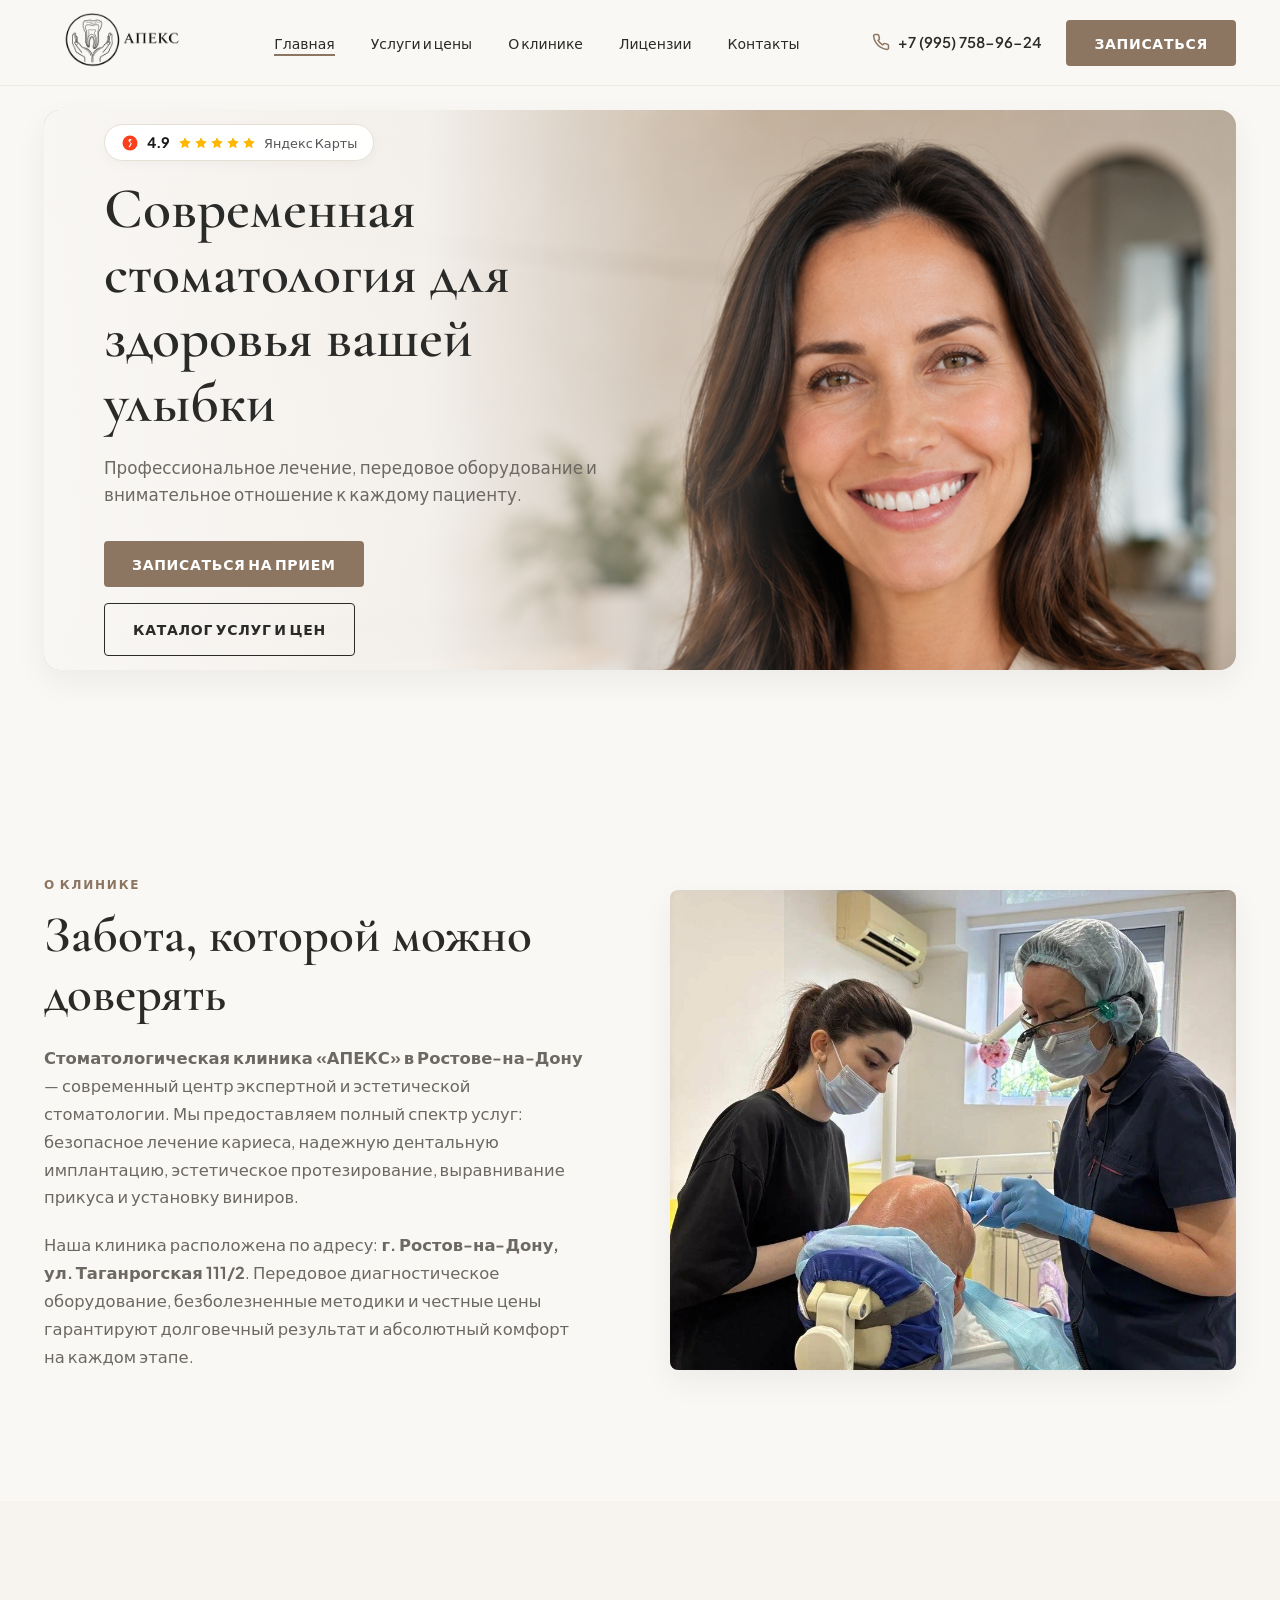
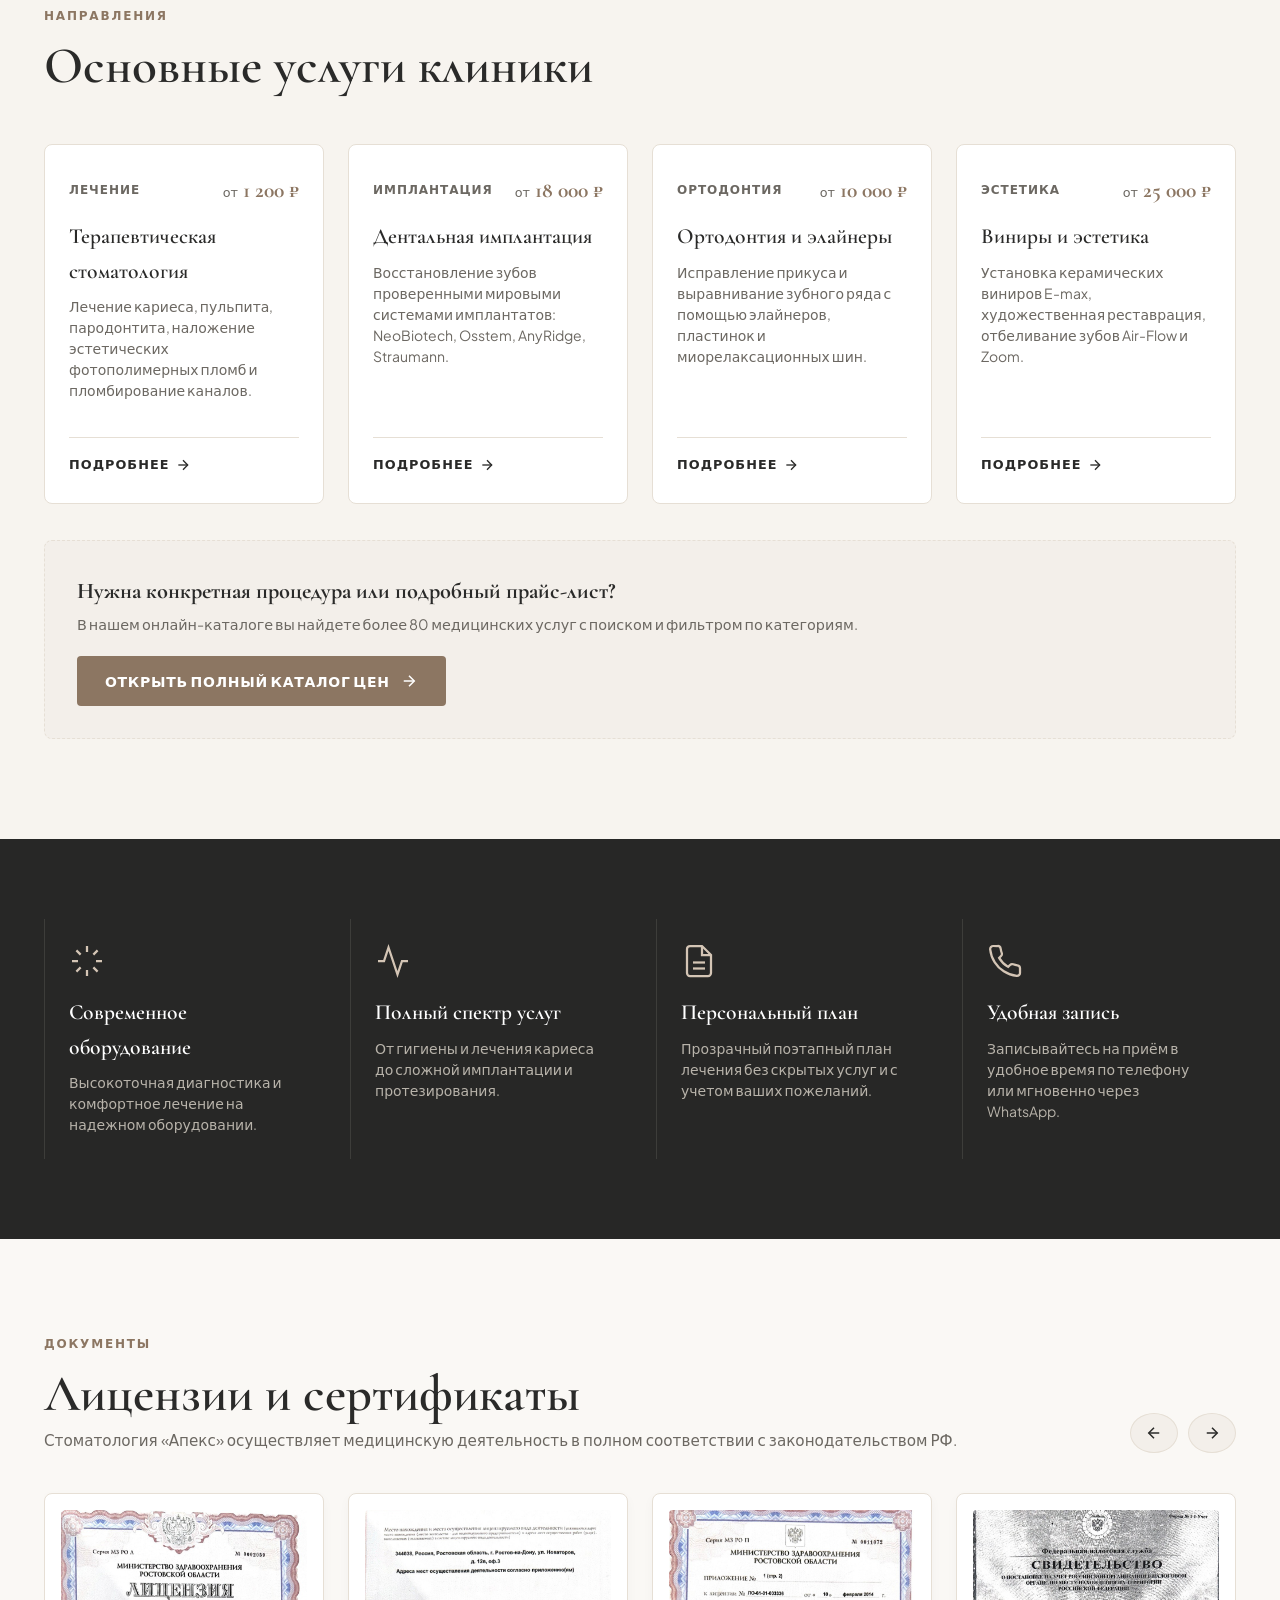
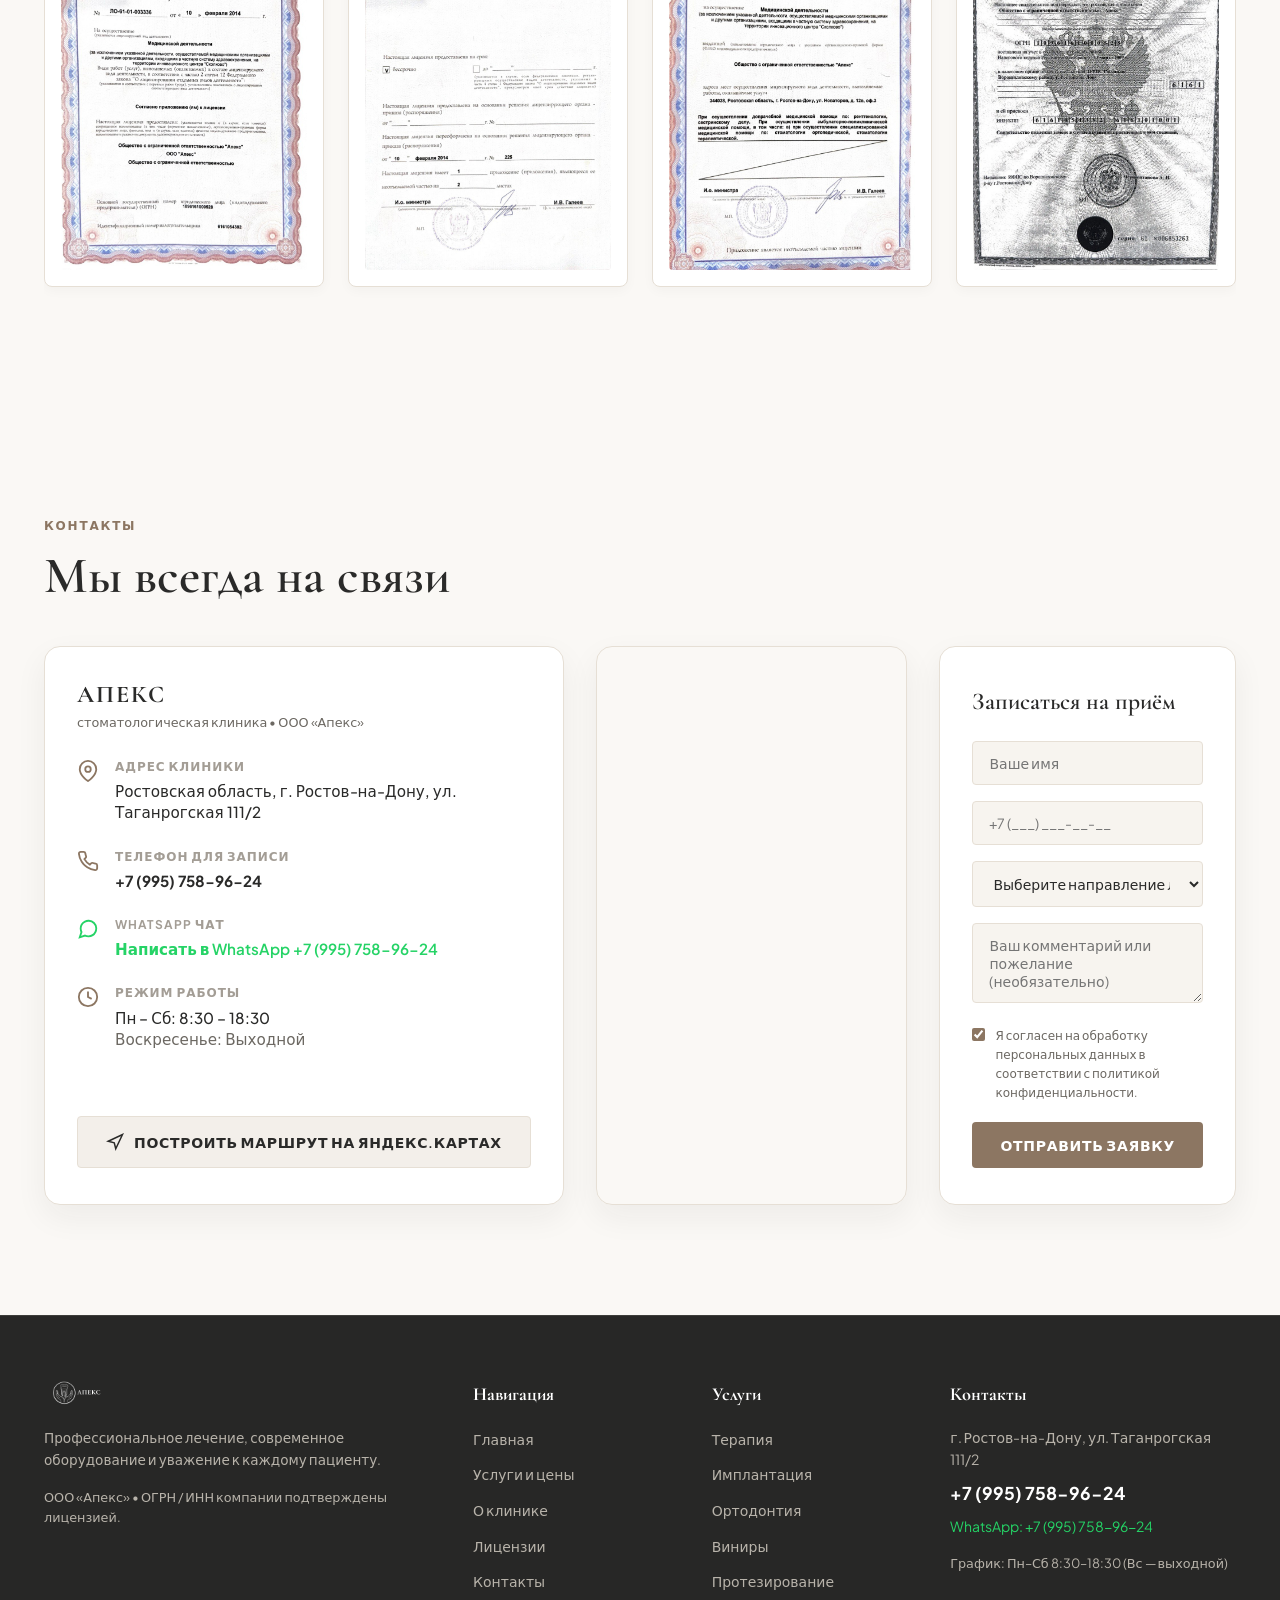
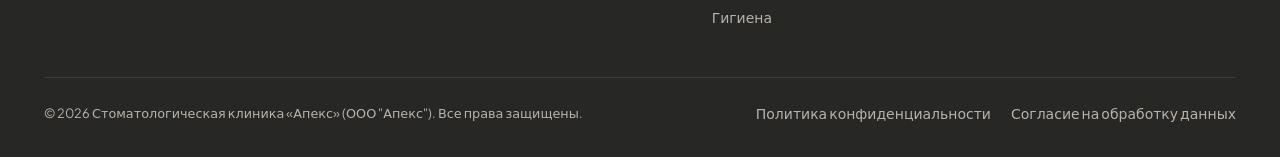
==== index.html @ 4f114887 "Initial commit - Dental clinic APEX website" ====
<!DOCTYPE html>
<html lang="ru">
<head>
  <meta charset="UTF-8">
  <meta name="viewport" content="width=device-width, initial-scale=1.0">
  <title>АПЕКС стоматологическая клиника в Ростове-на-Дону | Лечение, Имплантация, Ортодонтия</title>
  <meta name="description" content="«АПЕКС стоматологическая клиника» в Ростове-на-Дону на ул. Таганрогская 111/2. Профессиональное лечение зубов, имплантация, виниры, элайнеры, гигиена. Запись по тел.: +7 (995) 758-96-24.">
  <meta name="keywords" content="апекс стоматологическая клиника, стоматология ростов на дону, таганрогская 111/2, лечение кариеса, имплантация зубов, виниры, кочур фатима шамильевна">
  
  <link rel="stylesheet" href="css/style.css">
</head>
<body>

  <!-- ================= HEADER ================= -->
  <header class="header">
    <div class="container header-container">
      <a href="#" class="logo">
        <img src="assets/images/logo.png" alt="АПЕКС стоматологическая клиника" class="logo-img">
      </a>

      <nav>
        <ul class="nav-menu">
          <li><a href="#" class="nav-link active">Главная</a></li>
          <li><a href="services.html" class="nav-link">Услуги и цены</a></li>
          <li><a href="#about" class="nav-link">О клинике</a></li>
          <li><a href="#licenses" class="nav-link">Лицензии</a></li>
          <li><a href="#contacts" class="nav-link">Контакты</a></li>
        </ul>
      </nav>

      <div class="header-actions">
        <a href="tel:+79957589624" class="header-phone">
          <svg width="18" height="18" viewBox="0 0 24 24" fill="none" stroke="currentColor" stroke-width="2"><path d="M22 16.92v3a2 2 0 0 1-2.18 2 19.79 19.79 0 0 1-8.63-3.07 19.5 19.5 0 0 1-6-6 19.79 19.79 0 0 1-3.07-8.67A2 2 0 0 1 4.11 2h3a2 2 0 0 1 2 1.72 12.84 12.84 0 0 0 .7 2.81 2 2 0 0 1-.45 2.11L8.09 9.91a16 16 0 0 0 6 6l1.27-1.27a2 2 0 0 1 2.11-.45 12.84 12.84 0 0 0 2.81.7A2 2 0 0 1 22 16.92z"/></svg>
          <span>+7 (995) 758-96-24</span>
        </a>
        <button class="btn btn-primary js-open-appointment">Записаться</button>

        <div class="burger-btn" aria-label="Открыть меню">
          <span class="burger-bar"></span>
          <span class="burger-bar"></span>
          <span class="burger-bar"></span>
        </div>
      </div>
    </div>
  </header>

  <!-- STAGGERED MOBILE MENU OVERLAY & DRAWER -->
  <div class="mobile-menu-overlay" id="staggeredMobileMenu">
    <!-- Staggered Underlay Pre-layers -->
    <div class="sm-prelayer sm-prelayer-1"></div>
    <div class="sm-prelayer sm-prelayer-2"></div>

    <div class="mobile-drawer">
      <div class="mobile-drawer-header">
        <a href="#" class="logo">
          <img src="assets/images/logo.png" alt="АПЕКС стоматологическая клиника" class="logo-img" style="height: 38px;">
        </a>
        <button class="modal-close-btn mobile-drawer-close" aria-label="Закрыть меню">&times;</button>
      </div>

      <div class="sm-panel-inner">
        <ul class="sm-panel-list" data-numbering="true">
          <li class="sm-panel-itemWrap">
            <a href="#" class="sm-panel-item mobile-nav-link" data-index="01">
              <span class="sm-panel-itemLabel">Главная</span>
            </a>
          </li>
          <li class="sm-panel-itemWrap">
            <a href="services.html" class="sm-panel-item mobile-nav-link" data-index="02">
              <span class="sm-panel-itemLabel">Услуги и цены</span>
            </a>
          </li>
          <li class="sm-panel-itemWrap">
            <a href="#about" class="sm-panel-item mobile-nav-link" data-index="03">
              <span class="sm-panel-itemLabel">О клинике</span>
            </a>
          </li>
          <li class="sm-panel-itemWrap">
            <a href="#licenses" class="sm-panel-item mobile-nav-link" data-index="04">
              <span class="sm-panel-itemLabel">Лицензии</span>
            </a>
          </li>
          <li class="sm-panel-itemWrap">
            <a href="#contacts" class="sm-panel-item mobile-nav-link" data-index="05">
              <span class="sm-panel-itemLabel">Контакты</span>
            </a>
          </li>
        </ul>

        <div class="sm-socials">
          <h3 class="sm-socials-title">Связь и запись</h3>
          <ul class="sm-socials-list">
            <li>
              <a href="tel:+79957589624" class="sm-socials-link">
                <svg width="16" height="16" viewBox="0 0 24 24" fill="none" stroke="currentColor" stroke-width="2"><path d="M22 16.92v3a2 2 0 0 1-2.18 2 19.79 19.79 0 0 1-8.63-3.07 19.5 19.5 0 0 1-6-6 19.79 19.79 0 0 1-3.07-8.67A2 2 0 0 1 4.11 2h3a2 2 0 0 1 2 1.72 12.84 12.84 0 0 0 .7 2.81 2 2 0 0 1-.45 2.11L8.09 9.91a16 16 0 0 0 6 6l1.27-1.27a2 2 0 0 1 2.11-.45 12.84 12.84 0 0 0 2.81.7A2 2 0 0 1 22 16.92z"/></svg>
                <span>+7 (995) 758-96-24</span>
              </a>
            </li>
            <li>
              <a href="https://wa.me/79957589624" target="_blank" rel="noopener" class="sm-socials-link" style="color: #25D366;">
                <svg width="16" height="16" viewBox="0 0 24 24" fill="none" stroke="currentColor" stroke-width="2"><path d="M21 11.5a8.38 8.38 0 0 1-.9 3.8 8.5 8.5 0 0 1-7.6 4.7 8.38 8.38 0 0 1-3.8-.9L3 21l1.9-5.7a8.38 8.38 0 0 1-.9-3.8 8.5 8.5 0 0 1 4.7-7.6 8.38 8.38 0 0 1 3.8-.9h.5a8.48 8.48 0 0 1 8 8v.5z"/></svg>
                <span>WhatsApp +7 (995) 758-96-24</span>
              </a>
            </li>
          </ul>
          <p style="font-size: 0.8rem; color: var(--text-muted); margin-bottom: 8px;">г. Ростов-на-Дону, ул. Таганрогская 111/2</p>
          <button class="btn btn-primary js-open-appointment" style="width: 100%; margin-top: 8px;">Записаться на прием</button>
        </div>
      </div>
    </div>
  </div>

  <main>

    <!-- ================= HERO SECTION ================= -->
    <section class="hero">
      <div class="container">
        <div class="hero-banner">
          <picture>
            <source media="(max-width: 768px)" srcset="assets/images/formob.png">
            <img src="assets/images/forhero.png" alt="Стоматологическая клиника АПЕКС" class="hero-img">
          </picture>
          <div class="hero-overlay">
            <div class="hero-content">
              <a href="https://yandex.com/maps/-/CTrMfEM5" target="_blank" rel="noopener" class="yandex-rating-badge">
                <svg width="18" height="18" viewBox="0 0 24 24" fill="none"><circle cx="12" cy="12" r="10" fill="#FC3F1D"/><path d="M13.8 6.5h-1.5c-1.5 0-2.3.8-2.3 2.1 0 1.5 1 2.2 2.2 3.1l.7.5-2.9 5.3h1.8l2.6-4.9-.7-.5c-1.1-.8-1.7-1.3-1.7-2.3 0-.8.5-1.3 1.3-1.3h.5v-2z" fill="#FFF"/></svg>
                <span style="font-weight: 700; font-size: 0.9rem; color: #1A1A1A;">4.9</span>
                <div style="display: flex; gap: 2px; color: #FFB800;">
                  <svg width="14" height="14" viewBox="0 0 24 24" fill="currentColor"><polygon points="12 2 15.09 8.26 22 9.27 17 14.14 18.18 21.02 12 17.77 5.82 21.02 7 14.14 2 9.27 8.91 8.26 12 2"/></svg>
                  <svg width="14" height="14" viewBox="0 0 24 24" fill="currentColor"><polygon points="12 2 15.09 8.26 22 9.27 17 14.14 18.18 21.02 12 17.77 5.82 21.02 7 14.14 2 9.27 8.91 8.26 12 2"/></svg>
                  <svg width="14" height="14" viewBox="0 0 24 24" fill="currentColor"><polygon points="12 2 15.09 8.26 22 9.27 17 14.14 18.18 21.02 12 17.77 5.82 21.02 7 14.14 2 9.27 8.91 8.26 12 2"/></svg>
                  <svg width="14" height="14" viewBox="0 0 24 24" fill="currentColor"><polygon points="12 2 15.09 8.26 22 9.27 17 14.14 18.18 21.02 12 17.77 5.82 21.02 7 14.14 2 9.27 8.91 8.26 12 2"/></svg>
                  <svg width="14" height="14" viewBox="0 0 24 24" fill="currentColor"><polygon points="12 2 15.09 8.26 22 9.27 17 14.14 18.18 21.02 12 17.77 5.82 21.02 7 14.14 2 9.27 8.91 8.26 12 2"/></svg>
                </div>
                <span style="font-size: 0.8rem; color: #555555; font-weight: 500;">Яндекс Карты</span>
              </a>
              <h1 class="hero-title">Современная стоматология для здоровья вашей улыбки</h1>
              <p class="hero-subtitle">Профессиональное лечение, передовое оборудование и внимательное отношение к каждому пациенту.</p>
              <div class="hero-actions">
                <button class="btn btn-primary js-open-appointment">Записаться на прием</button>
                <a href="services.html" class="btn btn-secondary">Каталог услуг и цен</a>
              </div>
            </div>
          </div>
        </div>


      </div>
    </section>

    <!-- ================= ABOUT SECTION ================= -->
    <section class="about-section" id="about">
      <div class="container">
        <div class="about-grid">
          
          <div class="about-text-col">
            <span class="section-tag">О клинике</span>
            <h2 class="section-title">Забота, которой можно доверять</h2>
            <p class="about-p"><strong>Стоматологическая клиника «АПЕКС» в Ростове-на-Дону</strong> — современный центр экспертной и эстетической стоматологии. Мы предоставляем полный спектр услуг: безопасное лечение кариеса, надежную дентальную имплантацию, эстетическое протезирование, выравнивание прикуса и установку виниров.</p>
            <p class="about-p">Наша клиника расположена по адресу: <strong>г. Ростов-на-Дону, ул. Таганрогская 111/2</strong>. Передовое диагностическое оборудование, безболезненные методики и честные цены гарантируют долговечный результат и абсолютный комфорт на каждом этапе.</p>
          </div>

          <div class="about-image-col">
            <div class="about-img-frame">
              <img src="assets/images/bublik.webp" alt="Стоматологическая клиника АПЕКС в Ростове-на-Дону" class="about-img">
            </div>
          </div>

        </div>
      </div>
    </section>

    <!-- ================= SERVICES HIGHLIGHT SECTION ================= -->
    <section class="services-section" id="services">
      <div class="container">
        <div class="section-header-flex">
          <div>
            <span class="section-tag">Направления</span>
            <h2 class="section-title" style="margin-bottom: 0;">Основные услуги клиники</h2>
          </div>
        </div>

        <div class="services-grid">

          <!-- Highlight 1: Therapy -->
          <div class="service-card-textonly">
            <div class="service-card-top">
              <div class="service-card-meta">
                <span class="service-category-badge">Лечение</span>
                <span class="service-price-tag"><span class="service-price-from">от</span> 1 200 ₽</span>
              </div>
              <h3 class="service-name">Терапевтическая стоматология</h3>
              <p class="service-desc">Лечение кариеса, пульпита, пародонтита, наложение эстетических фотополимерных пломб и пломбирование каналов.</p>
            </div>
            <div class="service-foot">
              <a href="services.html?category=therapy" class="service-more-btn">
                <span>Подробнее</span>
                <svg width="16" height="16" viewBox="0 0 24 24" fill="none" stroke="currentColor" stroke-width="2"><line x1="5" y1="12" x2="19" y2="12"/><polyline points="12 5 19 12 12 19"/></svg>
              </a>
            </div>
          </div>

          <!-- Highlight 2: Implantation -->
          <div class="service-card-textonly">
            <div class="service-card-top">
              <div class="service-card-meta">
                <span class="service-category-badge">Имплантация</span>
                <span class="service-price-tag"><span class="service-price-from">от</span> 18 000 ₽</span>
              </div>
              <h3 class="service-name">Дентальная имплантация</h3>
              <p class="service-desc">Восстановление зубов проверенными мировыми системами имплантатов: NeoBiotech, Osstem, AnyRidge, Straumann.</p>
            </div>
            <div class="service-foot">
              <a href="services.html?category=implant" class="service-more-btn">
                <span>Подробнее</span>
                <svg width="16" height="16" viewBox="0 0 24 24" fill="none" stroke="currentColor" stroke-width="2"><line x1="5" y1="12" x2="19" y2="12"/><polyline points="12 5 19 12 12 19"/></svg>
              </a>
            </div>
          </div>

          <!-- Highlight 3: Orthodontics -->
          <div class="service-card-textonly">
            <div class="service-card-top">
              <div class="service-card-meta">
                <span class="service-category-badge">Ортодонтия</span>
                <span class="service-price-tag"><span class="service-price-from">от</span> 10 000 ₽</span>
              </div>
              <h3 class="service-name">Ортодонтия и элайнеры</h3>
              <p class="service-desc">Исправление прикуса и выравнивание зубного ряда с помощью элайнеров, пластинок и миорелаксационных шин.</p>
            </div>
            <div class="service-foot">
              <a href="services.html?category=ortho" class="service-more-btn">
                <span>Подробнее</span>
                <svg width="16" height="16" viewBox="0 0 24 24" fill="none" stroke="currentColor" stroke-width="2"><line x1="5" y1="12" x2="19" y2="12"/><polyline points="12 5 19 12 12 19"/></svg>
              </a>
            </div>
          </div>

          <!-- Highlight 4: Aesthetics & Veneers -->
          <div class="service-card-textonly">
            <div class="service-card-top">
              <div class="service-card-meta">
                <span class="service-category-badge">Эстетика</span>
                <span class="service-price-tag"><span class="service-price-from">от</span> 25 000 ₽</span>
              </div>
              <h3 class="service-name">Виниры и эстетика</h3>
              <p class="service-desc">Установка керамических виниров E-max, художественная реставрация, отбеливание зубов Air-Flow и Zoom.</p>
            </div>
            <div class="service-foot">
              <a href="services.html?category=orthopedics" class="service-more-btn">
                <span>Подробнее</span>
                <svg width="16" height="16" viewBox="0 0 24 24" fill="none" stroke="currentColor" stroke-width="2"><line x1="5" y1="12" x2="19" y2="12"/><polyline points="12 5 19 12 12 19"/></svg>
              </a>
            </div>
          </div>

        </div>

        <!-- Catalog Banner CTA -->
        <div style="margin-top: 36px; background-color: var(--bg-cream); border-radius: var(--radius-md); padding: 32px; border: 1px dashed var(--border-color); display: flex; align-items: center; justify-content: space-between; flex-wrap: wrap; gap: 20px;">
          <div>
            <h3 style="font-family: var(--font-serif); font-size: 1.4rem; color: var(--text-main); margin-bottom: 4px;">Нужна конкретная процедура или подробный прайс-лист?</h3>
            <p style="font-size: 0.9rem; color: var(--text-muted);">В нашем онлайн-каталоге вы найдете более 80 медицинских услуг с поиском и фильтром по категориям.</p>
          </div>
          <a href="services.html" class="btn btn-primary">
            <span>Открыть полный каталог цен</span>
            <svg width="18" height="18" viewBox="0 0 24 24" fill="none" stroke="currentColor" stroke-width="2"><line x1="5" y1="12" x2="19" y2="12"/><polyline points="12 5 19 12 12 19"/></svg>
          </a>
        </div>

      </div>
    </section>

    <!-- ================= DARK GRAPHITE ADVANTAGES SECTION ================= -->
    <section class="dark-advantages-section">
      <div class="container">
        <div class="dark-grid">
          
          <div class="dark-item">
            <svg class="dark-item-icon" viewBox="0 0 24 24" fill="none" stroke="currentColor" stroke-width="1.5"><path d="M12 2v4M12 18v4M4.93 4.93l2.83 2.83M16.24 16.24l2.83 2.83M2 12h4M18 12h4M4.93 19.07l2.83-2.83M16.24 7.76l2.83-2.83"/></svg>
            <h3 class="dark-item-title">Современное оборудование</h3>
            <p class="dark-item-desc">Высокоточная диагностика и комфортное лечение на надежном оборудовании.</p>
          </div>

          <div class="dark-item">
            <svg class="dark-item-icon" viewBox="0 0 24 24" fill="none" stroke="currentColor" stroke-width="1.5"><path d="M22 12h-4l-3 9L9 3l-3 9H2"/></svg>
            <h3 class="dark-item-title">Полный спектр услуг</h3>
            <p class="dark-item-desc">От гигиены и лечения кариеса до сложной имплантации и протезирования.</p>
          </div>

          <div class="dark-item">
            <svg class="dark-item-icon" viewBox="0 0 24 24" fill="none" stroke="currentColor" stroke-width="1.5"><path d="M14 2H6a2 2 0 0 0-2 2v16a2 2 0 0 0 2 2h12a2 2 0 0 0 2-2V8z"/><polyline points="14 2 14 8 20 8"/><line x1="16" y1="13" x2="8" y2="13"/><line x1="16" y1="17" x2="8" y2="17"/></svg>
            <h3 class="dark-item-title">Персональный план</h3>
            <p class="dark-item-desc">Прозрачный поэтапный план лечения без скрытых услуг и с учетом ваших пожеланий.</p>
          </div>

          <div class="dark-item">
            <svg class="dark-item-icon" viewBox="0 0 24 24" fill="none" stroke="currentColor" stroke-width="1.5"><path d="M22 16.92v3a2 2 0 0 1-2.18 2 19.79 19.79 0 0 1-8.63-3.07 19.5 19.5 0 0 1-6-6 19.79 19.79 0 0 1-3.07-8.67A2 2 0 0 1 4.11 2h3a2 2 0 0 1 2 1.72 12.84 12.84 0 0 0 .7 2.81 2 2 0 0 1-.45 2.11L8.09 9.91a16 16 0 0 0 6 6l1.27-1.27a2 2 0 0 1 2.11-.45 12.84 12.84 0 0 0 2.81.7A2 2 0 0 1 22 16.92z"/></svg>
            <h3 class="dark-item-title">Удобная запись</h3>
            <p class="dark-item-desc">Записывайтесь на приём в удобное время по телефону или мгновенно через WhatsApp.</p>
          </div>

        </div>
      </div>
    </section>



    <!-- ================= LICENSES SECTION ================= -->
    <section class="licenses-section" id="licenses">
      <div class="container">
        <div style="display: flex; align-items: flex-end; justify-content: space-between; margin-bottom: 28px; flex-wrap: wrap; gap: 16px;">
          <div>
            <span class="section-tag">Документы</span>
            <h2 class="section-title" style="margin-bottom: 4px;">Лицензии и сертификаты</h2>
            <p style="color: var(--text-muted); font-size: 0.95rem;">Стоматология «Апекс» осуществляет медицинскую деятельность в полном соответствии с законодательством РФ.</p>
          </div>
          <!-- Slider Scroll Buttons -->
          <div style="display: flex; gap: 10px;">
            <button id="licensesPrevBtn" class="btn btn-cream" aria-label="Назад" style="padding: 10px 14px; border-radius: 50%;">
              <svg width="18" height="18" viewBox="0 0 24 24" fill="none" stroke="currentColor" stroke-width="2"><line x1="19" y1="12" x2="5" y2="12"/><polyline points="12 19 5 12 12 5"/></svg>
            </button>
            <button id="licensesNextBtn" class="btn btn-cream" aria-label="Вперед" style="padding: 10px 14px; border-radius: 50%;">
              <svg width="18" height="18" viewBox="0 0 24 24" fill="none" stroke="currentColor" stroke-width="2"><line x1="5" y1="12" x2="19" y2="12"/><polyline points="12 5 19 12 12 19"/></svg>
            </button>
          </div>
        </div>

        <!-- 1-Level Scrollable Track -->
        <div class="licenses-track" id="licensesTrack">

          <div class="license-card" data-img="assets/images/licenses/license_2.jpg" data-title="Приложение к лицензии ООО «Апекс»">
            <div class="license-img-wrap">
              <img src="assets/images/licenses/license_2.jpg" alt="Приложение к лицензии" class="license-img">
            </div>
          </div>

          <div class="license-card" data-img="assets/images/licenses/license_3.jpg" data-title="Свидетельство о гос. регистрации">
            <div class="license-img-wrap">
              <img src="assets/images/licenses/license_3.jpg" alt="Свидетельство о регистрации" class="license-img">
            </div>
          </div>

          <div class="license-card" data-img="assets/images/licenses/license_4.jpg" data-title="Санитарно-эпидемиологическое заключение">
            <div class="license-img-wrap">
              <img src="assets/images/licenses/license_4.jpg" alt="Сан-эпид заключение" class="license-img">
            </div>
          </div>

          <div class="license-card" data-img="assets/images/licenses/license_5.jpg" data-title="Приложение к сан-эпид заключению">
            <div class="license-img-wrap">
              <img src="assets/images/licenses/license_5.jpg" alt="Приложение к сан-эпид заключению" class="license-img">
            </div>
          </div>

          <div class="license-card" data-img="assets/images/licenses/license_6.jpg" data-title="Лицензия на осуществление мед. деятельности (Лист 2)">
            <div class="license-img-wrap">
              <img src="assets/images/licenses/license_6.jpg" alt="Лицензия на меддеятельность" class="license-img">
            </div>
          </div>

          <div class="license-card" data-img="assets/images/licenses/license_7.jpg" data-title="Сертификат соответствия клиники">
            <div class="license-img-wrap">
              <img src="assets/images/licenses/license_7.jpg" alt="Сертификат соответствия" class="license-img">
            </div>
          </div>

          <div class="license-card" data-img="assets/images/licenses/license_8.jpg" data-title="Выписка из реестра лицензий">
            <div class="license-img-wrap">
              <img src="assets/images/licenses/license_8.jpg" alt="Выписка из реестра лицензий" class="license-img">
            </div>
          </div>

        </div>
      </div>
    </section>

    <!-- ================= CONTACTS & BOOKING SECTION ================= -->
    <section class="contacts-section" id="contacts">
      <div class="container">
        <div style="margin-bottom: 40px;">
          <span class="section-tag">Контакты</span>
          <h2 class="section-title">Мы всегда на связи</h2>
        </div>

        <div class="contacts-layout">
          
          <!-- Contact Details Card -->
          <div class="contacts-info-card">
            <div style="margin-bottom: 24px;">
              <span class="logo-main" style="font-size: 1.5rem;">АПЕКС</span>
              <p style="font-size: 0.8rem; color: var(--text-muted); margin-top: 4px;">стоматологическая клиника • ООО «Апекс»</p>
            </div>

            <div class="contact-item">
              <svg class="contact-icon" viewBox="0 0 24 24" fill="none" stroke="currentColor" stroke-width="2"><path d="M21 10c0 7-9 13-9 13s-9-6-9-13a9 9 0 0 1 18 0z"/><circle cx="12" cy="10" r="3"/></svg>
              <div>
                <div class="contact-label">Адрес клиники</div>
                <div class="contact-val">Ростовская область, г. Ростов-на-Дону, ул. Таганрогская 111/2</div>
              </div>
            </div>

            <div class="contact-item">
              <svg class="contact-icon" viewBox="0 0 24 24" fill="none" stroke="currentColor" stroke-width="2"><path d="M22 16.92v3a2 2 0 0 1-2.18 2 19.79 19.79 0 0 1-8.63-3.07 19.5 19.5 0 0 1-6-6 19.79 19.79 0 0 1-3.07-8.67A2 2 0 0 1 4.11 2h3a2 2 0 0 1 2 1.72 12.84 12.84 0 0 0 .7 2.81 2 2 0 0 1-.45 2.11L8.09 9.91a16 16 0 0 0 6 6l1.27-1.27a2 2 0 0 1 2.11-.45 12.84 12.84 0 0 0 2.81.7A2 2 0 0 1 22 16.92z"/></svg>
              <div>
                <div class="contact-label">Телефон для записи</div>
                <div class="contact-val"><a href="tel:+79957589624" style="font-weight: 700;">+7 (995) 758-96-24</a></div>
              </div>
            </div>

            <div class="contact-item">
              <svg class="contact-icon" viewBox="0 0 24 24" fill="none" stroke="#25D366" stroke-width="2"><path d="M21 11.5a8.38 8.38 0 0 1-.9 3.8 8.5 8.5 0 0 1-7.6 4.7 8.38 8.38 0 0 1-3.8-.9L3 21l1.9-5.7a8.38 8.38 0 0 1-.9-3.8 8.5 8.5 0 0 1 4.7-7.6 8.38 8.38 0 0 1 3.8-.9h.5a8.48 8.48 0 0 1 8 8v.5z"/></svg>
              <div>
                <div class="contact-label">WhatsApp чат</div>
                <div class="contact-val"><a href="https://wa.me/79957589624" target="_blank" rel="noopener" style="color: #25D366; font-weight: 600;">Написать в WhatsApp +7 (995) 758-96-24</a></div>
              </div>
            </div>

            <div class="contact-item">
              <svg class="contact-icon" viewBox="0 0 24 24" fill="none" stroke="currentColor" stroke-width="2"><circle cx="12" cy="12" r="10"/><polyline points="12 6 12 12 16 14"/></svg>
              <div>
                <div class="contact-label">Режим работы</div>
                <div class="contact-val">Пн – Сб: 8:30 – 18:30<br><span style="color: var(--text-muted);">Воскресенье: Выходной</span></div>
              </div>
            </div>

            <div style="margin-top: auto; padding-top: 16px;">
              <a href="https://yandex.com/maps/-/CTrMfEM5" target="_blank" rel="noopener" class="btn btn-cream" style="width: 100%;">
                <svg width="18" height="18" viewBox="0 0 24 24" fill="none" stroke="currentColor" stroke-width="2"><polygon points="3 11 22 2 13 21 11 13 3 11"/></svg>
                <span>Построить маршрут на Яндекс.Картах</span>
              </a>
            </div>
          </div>

          <!-- Interactive Map -->
          <div class="map-container">
            <iframe class="map-iframe" src="https://yandex.ru/map-widget/v1/org/apeks/4058960481/?ll=39.670324%2C47.263845&z=16.4" allowfullscreen="true" title="Карта расположения стоматологической клиники Апекс"></iframe>
          </div>

          <!-- Quick Appointment Form -->
          <div class="booking-form-card">
            <h3 class="form-title">Записаться на приём</h3>
            <form class="js-booking-form">
              <div class="form-group">
                <input type="text" name="name" class="form-input" placeholder="Ваше имя" required>
              </div>
              <div class="form-group">
                <input type="tel" name="phone" class="form-input" placeholder="+7 (___) ___-__-__" required>
              </div>
              <div class="form-group">
                <select name="service" class="form-select">
                  <option value="">Выберите направление лечения</option>
                  <option value="Терапия">Терапевтическая стоматология (кариес, пломбы)</option>
                  <option value="Имплантация">Дентальная имплантация</option>
                  <option value="Ортодонтия">Ортодонтия (элайнеры, прикус)</option>
                  <option value="Эстетика">Эстетическая стоматология и виниры</option>
                  <option value="Хирургия">Хирургия и удаление зубов</option>
                  <option value="Протезирование">Протезирование и коронки</option>
                  <option value="Гигиена">Профессиональная гигиена Air-Flow</option>
                </select>
              </div>
              <div class="form-group">
                <textarea name="comment" class="form-textarea" rows="3" placeholder="Ваш комментарий или пожелание (необязательно)"></textarea>
              </div>
              
              <label class="form-checkbox-label">
                <input type="checkbox" required checked>
                <span>Я согласен на обработку персональных данных в соответствии с политикой конфиденциальности.</span>
              </label>

              <button type="submit" class="btn btn-primary" style="width: 100%;">Отправить заявку</button>
            </form>
          </div>

        </div>
      </div>
    </section>

  </main>

  <!-- ================= FOOTER ================= -->
  <footer class="footer">
    <div class="container">
      <div class="footer-grid">
        
        <div>
          <a href="index.html" class="logo" style="margin-bottom: 12px; display: inline-block;">
            <img src="assets/images/logo.png" alt="АПЕКС стоматологическая клиника" class="logo-img" style="height: 44px; filter: brightness(0) invert(1);">
          </a>
          <p style="font-size: 0.85rem; color: var(--text-on-dark-muted); line-height: 1.6; margin-bottom: 16px;">Профессиональное лечение, современное оборудование и уважение к каждому пациенту.</p>
          <p style="font-size: 0.8rem; color: var(--text-on-dark-muted);">ООО «Апекс» • ОГРН / ИНН компании подтверждены лицензией.</p>
        </div>

        <div>
          <h4 class="footer-col-title">Навигация</h4>
          <ul class="footer-links">
            <li><a href="index.html" class="footer-link">Главная</a></li>
            <li><a href="services.html" class="footer-link">Услуги и цены</a></li>
            <li><a href="index.html#about" class="footer-link">О клинике</a></li>
            <li><a href="index.html#licenses" class="footer-link">Лицензии</a></li>
            <li><a href="index.html#contacts" class="footer-link">Контакты</a></li>
          </ul>
        </div>

        <div>
          <h4 class="footer-col-title">Услуги</h4>
          <ul class="footer-links">
            <li><a href="#services" class="footer-link">Терапия</a></li>
            <li><a href="#services" class="footer-link">Имплантация</a></li>
            <li><a href="#services" class="footer-link">Ортодонтия</a></li>
            <li><a href="#services" class="footer-link">Виниры</a></li>
            <li><a href="#services" class="footer-link">Протезирование</a></li>
            <li><a href="#services" class="footer-link">Гигиена</a></li>
          </ul>
        </div>

        <div>
          <h4 class="footer-col-title">Контакты</h4>
          <p style="font-size: 0.875rem; color: var(--text-on-dark-muted); margin-bottom: 8px;">г. Ростов-на-Дону, ул. Таганрогская 111/2</p>
          <p style="font-size: 1.1rem; font-weight: 700; color: #FFFFFF; margin-bottom: 8px;"><a href="tel:+79957589624">+7 (995) 758-96-24</a></p>
          <p style="font-size: 0.875rem; color: #25D366; margin-bottom: 16px;"><a href="https://wa.me/79957589624" target="_blank" rel="noopener">WhatsApp: +7 (995) 758-96-24</a></p>
          <p style="font-size: 0.8rem; color: var(--text-on-dark-muted);">График: Пн–Сб 8:30–18:30 (Вс — выходной)</p>
        </div>

      </div>

      <div class="footer-bottom">
        <div>© 2026 Стоматологическая клиника «Апекс» (ООО "Апекс"). Все права защищены.</div>
        <div style="display: flex; gap: 20px;">
          <a href="#" class="footer-link">Политика конфиденциальности</a>
          <a href="#" class="footer-link">Согласие на обработку данных</a>
        </div>
      </div>
    </div>
  </footer>

  <!-- ================= MODAL: LICENSE LIGHTBOX ================= -->
  <div class="modal-overlay" id="licenseModal">
    <div class="modal-box" style="max-width: 680px; padding: 24px; text-align: center;">
      <button class="modal-close-btn" id="closeLicenseModal">&times;</button>
      <h3 id="modalLicenseTitle" class="form-title" style="font-size: 1.15rem; margin-bottom: 16px;">Лицензия клиники</h3>
      <div style="max-height: 75vh; overflow-y: auto; display: flex; align-items: center; justify-content: center; background: #F3EFEA; border-radius: 8px; padding: 12px;">
        <img src="" id="modalLicenseImg" alt="Лицензия клиники Апекс" style="max-width: 100%; height: auto; border-radius: 4px;">
      </div>
    </div>
  </div>

  <!-- ================= MODAL: APPOINTMENT FORM ================= -->
  <div class="modal-overlay" id="appointmentModal">
    <div class="modal-box" style="max-width: 520px;">
      <button class="modal-close-btn" id="closeAppointmentModal">&times;</button>
      <h3 class="form-title" style="margin-bottom: 8px;">Запись на приём в «Апекс»</h3>
      <p style="font-size: 0.875rem; color: var(--text-muted); margin-bottom: 24px;">Оставьте номер телефона, и администратор клиники перезвонит вам для подтверждения удобного времени.</p>
      
      <form class="js-booking-form">
        <div class="form-group">
          <input type="text" name="name" class="form-input" placeholder="Ваше имя" required>
        </div>
        <div class="form-group">
          <input type="tel" name="phone" class="form-input" placeholder="+7 (___) ___-__-__" required>
        </div>
        <div class="form-group">
          <select name="service" id="modalServiceSelect" class="form-select">
            <option value="">Выберите направление лечения</option>
            <option value="Терапия">Терапевтическая стоматология</option>
            <option value="Имплантация">Дентальная имплантация</option>
            <option value="Ортодонтия">Ортодонтия и элайнеры</option>
            <option value="Эстетическая стоматология">Эстетическая стоматология / Виниры</option>
            <option value="Хирургия">Хирургия и удаление</option>
            <option value="Протезирование">Протезирование и коронки</option>
            <option value="Гигиена">Профессиональная гигиена Air-Flow</option>
          </select>
        </div>
        <div class="form-group">
          <textarea name="comment" class="form-textarea" rows="2" placeholder="Комментарий (по желанию)"></textarea>
        </div>
        <label class="form-checkbox-label">
          <input type="checkbox" required checked>
          <span>Даю согласие на обработку персональных данных</span>
        </label>
        <button type="submit" class="btn btn-primary" style="width: 100%;">Отправить заявку</button>
      </form>
    </div>
  </div>

  <!-- ================= MODAL: FULL PRICE LIST ================= -->
  <div class="modal-overlay" id="priceModal">
    <div class="modal-box" style="max-width: 960px;">
      <button class="modal-close-btn" id="closePriceModal">&times;</button>
      <span class="section-tag">Официальный прайс-лист</span>
      <h3 class="form-title" style="margin-bottom: 12px;">Стоимость медицинских услуг ООО «Апекс»</h3>
      <p style="font-size: 0.875rem; color: var(--text-muted); margin-bottom: 24px;">Все цены соответствуют утвержденному прейскуранту клиники.</p>

      <!-- Filter Controls -->
      <div style="display: flex; gap: 16px; margin-bottom: 20px; flex-wrap: wrap; align-items: center; justify-content: space-between;">
        <div style="display: flex; gap: 8px; flex-wrap: wrap;" class="price-tab-container">
          <button class="btn btn-cream price-tab-btn active" data-cat="all" style="padding: 8px 16px; font-size: 0.775rem;">Все услуги</button>
          <button class="btn btn-cream price-tab-btn" data-cat="терапия" style="padding: 8px 16px; font-size: 0.775rem;">Терапия</button>
          <button class="btn btn-cream price-tab-btn" data-cat="ортопедия" style="padding: 8px 16px; font-size: 0.775rem;">Ортопедия</button>
          <button class="btn btn-cream price-tab-btn" data-cat="хирургия" style="padding: 8px 16px; font-size: 0.775rem;">Хирургия</button>
          <button class="btn btn-cream price-tab-btn" data-cat="имплантация" style="padding: 8px 16px; font-size: 0.775rem;">Имплантация</button>
        </div>
        <div style="min-width: 240px; flex-grow: 1; max-width: 320px;">
          <input type="text" id="priceSearchInput" class="form-input" placeholder="Поиск по названию или коду..." style="padding: 8px 14px; font-size: 0.825rem;">
        </div>
      </div>

      <!-- Price Table -->
      <div style="max-height: 55vh; overflow-y: auto; border: 1px solid var(--border-color); border-radius: 8px;">
        <table class="price-table">
          <thead>
            <tr>
              <th style="width: 90px;">Код</th>
              <th>Наименование медицинской услуги</th>
              <th style="width: 140px; text-align: right;">Стоимость</th>
            </tr>
          </thead>
          <tbody>

            <!-- THERAPY -->
            <tr data-cat="терапия"><td>1.01</td><td>Прием (осмотр, консультация) врача-стоматолога-терапевта первичный</td><td class="price-val" style="text-align: right;">1 200 ₽</td></tr>
            <tr data-cat="терапия"><td>1.02</td><td>Прием (осмотр, консультация) врача-стоматолога-терапевта повторный</td><td class="price-val" style="text-align: right;">500 ₽</td></tr>
            <tr data-cat="терапия"><td>1.04</td><td>Обучение гигиене полости рта и зубов индивидуальное, подбор средств гигиены</td><td class="price-val" style="text-align: right;">1 200 ₽</td></tr>
            <tr data-cat="терапия"><td>1.05</td><td>Восстановление зуба пломбой (СИЦ) I, II, III, V, VI класс по Блэку</td><td class="price-val" style="text-align: right;">2 500 ₽</td></tr>
            <tr data-cat="терапия"><td>1.06</td><td>Наложение временной пломбы</td><td class="price-val" style="text-align: right;">350 ₽</td></tr>
            <tr data-cat="терапия"><td>1.07</td><td>Восстановление зуба пломбой I, V класс из фотополимеров</td><td class="price-val" style="text-align: right;">3 000 ₽</td></tr>
            <tr data-cat="терапия"><td>1.09</td><td>Восстановление зуба с нарушением контактного пункта II, III класс (фотополимер)</td><td class="price-val" style="text-align: right;">4 000 ₽</td></tr>
            <tr data-cat="терапия"><td>1.10</td><td>Восстановление зуба пломбой IV класс из фотополимеров</td><td class="price-val" style="text-align: right;">6 000 ₽</td></tr>
            <tr data-cat="терапия"><td>1.11</td><td>Восстановление зуба из фотополимеров под искусственную коронку</td><td class="price-val" style="text-align: right;">5 000 ₽</td></tr>
            <tr data-cat="терапия"><td>1.13</td><td>Использование изоляционной системы коффердам / оптрагейт</td><td class="price-val" style="text-align: right;">700 ₽</td></tr>
            <tr data-cat="терапия"><td>1.15</td><td>Пломбирование корневого канала методом латеральной/вертикальной компакции (1 канал)</td><td class="price-val" style="text-align: right;">2 500 ₽</td></tr>
            <tr data-cat="терапия"><td>1.16</td><td>Пульпотомия (ампутация коронковой пульпы)</td><td class="price-val" style="text-align: right;">1 450 ₽</td></tr>
            <tr data-cat="терапия"><td>1.28</td><td>Профессиональное отбеливание зубов (до 10 зубов)</td><td class="price-val" style="text-align: right;">6 000 ₽</td></tr>
            <tr data-cat="терапия"><td>1.29</td><td>Профессиональное отбеливание зубов (до 20 зубов)</td><td class="price-val" style="text-align: right;">12 000 ₽</td></tr>
            <tr data-cat="терапия"><td>1.31</td><td>Профессиональная гигиена полости рта аппаратом Air-Flow (1 челюсть)</td><td class="price-val" style="text-align: right;">1 200 ₽</td></tr>

            <!-- ORTHOPEDICS -->
            <tr data-cat="ортопедия"><td>2.10</td><td>Изготовление и фиксация культевой вкладки однокорневой</td><td class="price-val" style="text-align: right;">4 500 ₽</td></tr>
            <tr data-cat="ортопедия"><td>2.11</td><td>Изготовление и фиксация культевой вкладки многокорневой</td><td class="price-val" style="text-align: right;">5 500 ₽</td></tr>
            <tr data-cat="ортопедия"><td>2.13</td><td>Изготовление культевой вкладки из диоксида циркония</td><td class="price-val" style="text-align: right;">12 000 ₽</td></tr>
            <tr data-cat="ортопедия"><td>2.26</td><td>Восстановление зуба виниром / керамика E-max с индивидуальной эстетикой</td><td class="price-val" style="text-align: right;">30 000 ₽</td></tr>
            <tr data-cat="ортопедия"><td>2.27</td><td>Восстановление зуба виниром на рефракторе</td><td class="price-val" style="text-align: right;">38 000 ₽</td></tr>
            <tr data-cat="ортопедия"><td>2.35</td><td>Восстановление зуба коронкой металлокерамической</td><td class="price-val" style="text-align: right;">15 000 ₽</td></tr>
            <tr data-cat="ортопедия"><td>2.39</td><td>Восстановление зуба коронкой на каркасе из диоксида циркония</td><td class="price-val" style="text-align: right;">28 000 ₽</td></tr>
            <tr data-cat="ортопедия"><td>2.40</td><td>Восстановление зуба коронкой цельнофрезерованной из диоксида циркония</td><td class="price-val" style="text-align: right;">25 000 ₽</td></tr>
            <tr data-cat="ортопедия"><td>2.41</td><td>Коронка керамическая цельнопрессованная E-max</td><td class="price-val" style="text-align: right;">25 000 ₽</td></tr>
            <tr data-cat="ортопедия"><td>2.50</td><td>Протезирование на имплантате металлокерамической коронкой</td><td class="price-val" style="text-align: right;">18 000 ₽</td></tr>
            <tr data-cat="ортопедия"><td>2.51</td><td>Протезирование на имплантате коронкой из диоксида циркония</td><td class="price-val" style="text-align: right;">25 000 ₽</td></tr>
            <tr data-cat="ортопедия"><td>2.89</td><td>Протезирование съемными бюгельными протезами с кламмерной фиксацией</td><td class="price-val" style="text-align: right;">60 000 ₽</td></tr>

            <!-- SURGERY -->
            <tr data-cat="хирургия"><td>3.01</td><td>Удаление постоянного зуба (1 степень сложности)</td><td class="price-val" style="text-align: right;">3 000 ₽</td></tr>
            <tr data-cat="хирургия"><td>3.02</td><td>Удаление постоянного зуба (2 степень сложности)</td><td class="price-val" style="text-align: right;">4 500 ₽</td></tr>
            <tr data-cat="хирургия"><td>3.05</td><td>Удаление ретинированного / дистопированного зуба мудрости</td><td class="price-val" style="text-align: right;">9 000 ₽</td></tr>
            <tr data-cat="хирургия"><td>3.07</td><td>Резекция верхушки корня однокорневого зуба</td><td class="price-val" style="text-align: right;">10 000 ₽</td></tr>
            <tr data-cat="хирургия"><td>3.11</td><td>Синус-лифтинг закрытый</td><td class="price-val" style="text-align: right;">8 500 ₽</td></tr>
            <tr data-cat="хирургия"><td>3.12</td><td>Синус-лифтинг открытый</td><td class="price-val" style="text-align: right;">28 000 ₽</td></tr>

            <!-- IMPLANTATION -->
            <tr data-cat="имплантация"><td>3.17</td><td>Установка импланта системы NeoBiotech / Osstem</td><td class="price-val" style="text-align: right;">27 000 ₽</td></tr>
            <tr data-cat="имплантация"><td>3.17</td><td>Установка импланта системы Alpha Bio</td><td class="price-val" style="text-align: right;">31 000 ₽</td></tr>
            <tr data-cat="имплантация"><td>3.17</td><td>Установка импланта системы AnyRidge</td><td class="price-val" style="text-align: right;">35 000 ₽</td></tr>
            <tr data-cat="имплантация"><td>3.17</td><td>Установка импланта премиум-системы Straumann</td><td class="price-val" style="text-align: right;">50 000 ₽</td></tr>
            <tr data-cat="имплантация"><td>3.18</td><td>Внутрикостная дентальная имплантация ортодонтического импланта</td><td class="price-val" style="text-align: right;">19 000 ₽</td></tr>

          </tbody>
        </table>
      </div>

  <!-- ================= MODAL: LICENSE VIEWER ================= -->
  <div class="modal-overlay" id="licenseModal" style="z-index: 2000;">
    <div class="modal-box" style="max-width: 840px; padding: 24px; text-align: center; background-color: var(--bg-surface);">
      <button class="modal-close-btn" id="closeLicenseModal" style="top: 16px; right: 16px;">&times;</button>
      <div style="max-height: 82vh; overflow-y: auto; border-radius: var(--radius-sm); margin-top: 12px;">
        <img src="" id="modalLicenseImg" alt="Лицензия ООО Апекс" style="width: 100%; height: auto; display: block; border-radius: var(--radius-sm); box-shadow: var(--shadow-md);">
      </div>
    </div>
  </div>

  <script src="js/main.js"></script>
</body>
</html>
---- css/style.css ----
/* ==========================================================================
   DENTAL CLINIC "APEX" (STAPEX) - MODERN VISUAL DESIGN SYSTEM
   Visual Reference: Warm cream, minimal luxury, graphite accents, refined serif typography
   ========================================================================== */

@import url('https://fonts.googleapis.com/css2?family=Cormorant+Garamond:ital,wght@0,400;0,500;0,600;0,700;1,400&family=Plus+Jakarta+Sans:wght@300;400;500;600;700&display=swap');

:root {
  /* Color Palette */
  --bg-main: #FAF8F5;
  --bg-surface: #FFFFFF;
  --bg-cream: #F3EFEA;
  --bg-cream-light: #F7F4EF;
  --bg-dark: #272726;
  --bg-dark-surface: #323230;

  --text-main: #2A2A29;
  --text-muted: #6C6862;
  --text-light: #A39D95;
  --text-on-dark: #F5F2EC;
  --text-on-dark-muted: #B8B3AA;

  --accent-brown: #8C7662;
  --accent-brown-hover: #75614F;
  --accent-brown-light: #EFE9E2;
  
  --border-color: #E6DFD5;
  --border-dark: #3D3D3A;

  --shadow-sm: 0 4px 12px rgba(42, 42, 41, 0.03);
  --shadow-md: 0 12px 32px rgba(42, 42, 41, 0.06);
  --shadow-lg: 0 24px 48px rgba(42, 42, 41, 0.1);

  /* Typography */
  --font-serif: 'Cormorant Garamond', Georgia, serif;
  --font-sans: 'Plus Jakarta Sans', system-ui, -apple-system, sans-serif;

  /* Layout */
  --container-width: 1240px;
  --header-height: 86px;
  --radius-sm: 4px;
  --radius-md: 8px;
  --radius-lg: 16px;
  --radius-full: 9999px;

  --transition-fast: 0.2s cubic-bezier(0.16, 1, 0.3, 1);
  --transition-normal: 0.35s cubic-bezier(0.16, 1, 0.3, 1);
}

/* Reset & Base Styles */
*, *::before, *::after {
  box-sizing: border-box;
  margin: 0;
  padding: 0;
}

html {
  scroll-behavior: smooth;
  font-size: 16px;
  -webkit-text-size-adjust: 100%;
}

body {
  font-family: var(--font-sans);
  background-color: var(--bg-main);
  color: var(--text-main);
  line-height: 1.6;
  font-weight: 400;
  overflow-x: hidden;
  -webkit-font-smoothing: antialiased;
}

img {
  max-width: 100%;
  height: auto;
  display: block;
}

a {
  color: inherit;
  text-decoration: none;
  transition: color var(--transition-fast);
}

button, input, select, textarea {
  font-family: inherit;
  font-size: inherit;
  color: inherit;
}

button {
  cursor: pointer;
  border: none;
  background: none;
}

.container {
  max-width: var(--container-width);
  margin: 0 auto;
  padding: 0 24px;
}

/* Typography Utilities */
.serif-title {
  font-family: var(--font-serif);
  font-weight: 600;
  line-height: 1.15;
  letter-spacing: -0.01em;
}

.section-tag {
  display: inline-block;
  font-size: 0.75rem;
  font-weight: 600;
  text-transform: uppercase;
  letter-spacing: 0.15em;
  color: var(--accent-brown);
  margin-bottom: 12px;
}

.section-title {
  font-family: var(--font-serif);
  font-size: clamp(2rem, 4vw, 3.25rem);
  font-weight: 600;
  color: var(--text-main);
  line-height: 1.15;
  margin-bottom: 20px;
}

/* Buttons */
.btn {
  display: inline-flex;
  align-items: center;
  justify-content: center;
  gap: 10px;
  padding: 14px 28px;
  font-size: 0.875rem;
  font-weight: 600;
  letter-spacing: 0.05em;
  text-transform: uppercase;
  border-radius: var(--radius-sm);
  transition: all var(--transition-normal);
  white-space: nowrap;
}

.btn-primary {
  background-color: var(--accent-brown);
  color: #FFFFFF;
}

.btn-primary:hover {
  background-color: var(--accent-brown-hover);
  transform: translateY(-2px);
  box-shadow: 0 8px 20px rgba(140, 118, 98, 0.3);
}

.btn-secondary {
  background-color: transparent;
  color: var(--text-main);
  border: 1px solid var(--text-main);
}

.btn-secondary:hover {
  background-color: var(--text-main);
  color: #FFFFFF;
}

.btn-cream {
  background-color: var(--bg-cream);
  color: var(--text-main);
  border: 1px solid var(--border-color);
}

.btn-cream:hover {
  background-color: var(--accent-brown);
  color: #FFFFFF;
  border-color: var(--accent-brown);
}

.btn-whatsapp {
  background-color: #25D366;
  color: #FFFFFF;
}

.btn-whatsapp:hover {
  background-color: #20BA5A;
  transform: translateY(-2px);
  box-shadow: 0 8px 20px rgba(37, 211, 102, 0.3);
}

/* Header */
.header {
  position: fixed;
  top: 0;
  left: 0;
  width: 100%;
  height: var(--header-height);
  z-index: 1000;
  transition: all var(--transition-normal);
  background-color: rgba(250, 248, 245, 0.85);
  backdrop-filter: blur(12px);
  border-bottom: 1px solid rgba(230, 223, 213, 0.5);
}

.header.scrolled {
  background-color: rgba(250, 248, 245, 0.96);
  box-shadow: var(--shadow-sm);
}

.header-container {
  display: flex;
  align-items: center;
  justify-content: space-between;
  height: 100%;
}

.logo {
  display: flex;
  align-items: center;
  text-decoration: none;
  position: relative;
  z-index: 1001;
}

.logo-img {
  height: 105px;
  width: auto;
  max-width: 360px;
  object-fit: contain;
  display: block;
  margin-top: -8px;
  margin-bottom: -8px;
}

.logo-main {
  font-family: var(--font-serif);
  font-size: 1.65rem;
  font-weight: 700;
  letter-spacing: 0.08em;
  color: var(--text-main);
  line-height: 1;
}

.logo-sub {
  font-size: 0.65rem;
  font-weight: 600;
  text-transform: uppercase;
  letter-spacing: 0.22em;
  color: var(--text-muted);
  margin-top: 3px;
}

.yandex-rating-badge {
  display: inline-flex;
  align-items: center;
  gap: 8px;
  background: rgba(255, 255, 255, 0.95);
  backdrop-filter: blur(8px);
  padding: 6px 16px;
  border-radius: 999px;
  border: 1px solid var(--border-color);
  text-decoration: none;
  box-shadow: var(--shadow-sm);
  transition: transform var(--transition-normal), box-shadow var(--transition-normal);
  margin-bottom: 16px;
}

.yandex-rating-badge:hover {
  transform: translateY(-2px);
  box-shadow: var(--shadow-md);
  border-color: var(--accent-brown);
}

.nav-menu {
  display: flex;
  align-items: center;
  gap: 36px;
  list-style: none;
}

.nav-link {
  font-size: 0.875rem;
  font-weight: 500;
  color: var(--text-main);
  position: relative;
  padding: 4px 0;
}

.nav-link::after {
  content: '';
  position: absolute;
  bottom: 0;
  left: 0;
  width: 0;
  height: 1.5px;
  background-color: var(--accent-brown);
  transition: width var(--transition-fast);
}

.nav-link:hover::after,
.nav-link.active::after {
  width: 100%;
}

.header-actions {
  display: flex;
  align-items: center;
  gap: 24px;
}

.header-phone {
  display: flex;
  align-items: center;
  gap: 8px;
  font-size: 0.925rem;
  font-weight: 600;
  color: var(--text-main);
}

.header-phone svg {
  color: var(--accent-brown);
}

.burger-btn {
  display: none;
  flex-direction: column;
  justify-content: space-between;
  width: 28px;
  height: 18px;
  cursor: pointer;
}

.burger-bar {
  width: 100%;
  height: 2px;
  background-color: var(--text-main);
  transition: all var(--transition-fast);
}

/* Staggered Mobile Drawer System */
.mobile-menu-overlay {
  position: fixed;
  inset: 0;
  background-color: rgba(39, 39, 38, 0.5);
  backdrop-filter: blur(8px);
  z-index: 2000;
  opacity: 0;
  visibility: hidden;
  transition: opacity 0.4s ease, visibility 0.4s ease;
  overflow: hidden;
}

.mobile-menu-overlay.active {
  opacity: 1;
  visibility: visible;
}

/* Staggered Underlay Pre-layers */
.sm-prelayer {
  position: absolute;
  top: 0;
  right: 0;
  width: 100%;
  height: 100%;
  transform: translateX(100%);
  transition: transform 0.45s cubic-bezier(0.16, 1, 0.3, 1);
  pointer-events: none;
}

.sm-prelayer-1 {
  background-color: var(--accent-brown);
  z-index: 2001;
}

.sm-prelayer-2 {
  background-color: var(--bg-dark);
  z-index: 2002;
}

.mobile-drawer {
  position: absolute;
  top: 0;
  right: 0;
  width: 100%;
  max-width: 440px;
  height: 100%;
  background-color: var(--bg-main);
  z-index: 2003;
  padding: 24px 24px 32px;
  display: flex;
  flex-direction: column;
  justify-content: space-between;
  overflow-y: auto;
  transform: translateX(100%);
  transition: transform 0.55s cubic-bezier(0.16, 1, 0.3, 1);
  box-shadow: var(--shadow-lg);
}

.mobile-menu-overlay.active .sm-prelayer-1 {
  transform: translateX(0);
  transition-delay: 0s;
}

.mobile-menu-overlay.active .sm-prelayer-2 {
  transform: translateX(0);
  transition-delay: 0.08s;
}

.mobile-menu-overlay.active .mobile-drawer {
  transform: translateX(0);
  transition-delay: 0.16s;
}

.mobile-drawer-header {
  display: flex;
  align-items: center;
  justify-content: space-between;
  margin-bottom: 20px;
}

/* Panel Items Typography & Staggered Entrance */
.sm-panel-inner {
  display: flex;
  flex-direction: column;
  justify-content: space-between;
  flex: 1;
}

.sm-panel-list {
  list-style: none;
  padding: 0;
  margin: 0;
  display: flex;
  flex-direction: column;
  gap: 16px;
}

.sm-panel-itemWrap {
  overflow: hidden;
}

.sm-panel-item {
  position: relative;
  display: flex;
  align-items: center;
  justify-content: space-between;
  font-family: var(--font-serif);
  font-size: 2.1rem;
  font-weight: 600;
  color: var(--text-main);
  text-decoration: none;
  text-transform: uppercase;
  letter-spacing: -0.02em;
  padding-bottom: 8px;
  border-bottom: 1px solid rgba(230, 223, 213, 0.6);
  transform: translateY(100%);
  opacity: 0;
  transition: transform 0.6s cubic-bezier(0.16, 1, 0.3, 1), opacity 0.5s ease, color 0.25s ease;
}

.mobile-menu-overlay.active .sm-panel-item {
  transform: translateY(0);
  opacity: 1;
}

.mobile-menu-overlay.active .sm-panel-itemWrap:nth-child(1) .sm-panel-item { transition-delay: 0.24s; }
.mobile-menu-overlay.active .sm-panel-itemWrap:nth-child(2) .sm-panel-item { transition-delay: 0.30s; }
.mobile-menu-overlay.active .sm-panel-itemWrap:nth-child(3) .sm-panel-item { transition-delay: 0.36s; }
.mobile-menu-overlay.active .sm-panel-itemWrap:nth-child(4) .sm-panel-item { transition-delay: 0.42s; }
.mobile-menu-overlay.active .sm-panel-itemWrap:nth-child(5) .sm-panel-item { transition-delay: 0.48s; }

.sm-panel-item:hover {
  color: var(--accent-brown);
}

.sm-panel-item::after {
  content: attr(data-index);
  font-family: var(--font-sans);
  font-size: 0.85rem;
  font-weight: 600;
  color: var(--accent-brown);
  letter-spacing: 0.05em;
}

.sm-socials {
  margin-top: 28px;
  padding-top: 20px;
  border-top: 1px solid var(--border-color);
}

.sm-socials-title {
  font-size: 0.85rem;
  font-weight: 700;
  text-transform: uppercase;
  letter-spacing: 0.1em;
  color: var(--accent-brown);
  margin-bottom: 12px;
}

.sm-socials-list {
  list-style: none;
  padding: 0;
  margin: 0 0 12px 0;
  display: flex;
  flex-direction: column;
  gap: 8px;
}

.sm-socials-link {
  display: inline-flex;
  align-items: center;
  gap: 8px;
  font-size: 0.95rem;
  font-weight: 600;
  color: var(--text-main);
  text-decoration: none;
  transition: color 0.2s ease;
}

.sm-socials-link:hover {
  color: var(--accent-brown);
}

/* Hero Section */
.hero {
  position: relative;
  padding-top: calc(var(--header-height) + 24px);
  padding-bottom: 90px;
  background-color: var(--bg-main);
  overflow: hidden;
}

.hero-banner {
  position: relative;
  width: 100%;
  height: 560px;
  border-radius: var(--radius-lg);
  overflow: hidden;
  box-shadow: var(--shadow-md);
  background-color: var(--bg-cream-light);
}

.hero-img {
  width: 100%;
  height: 100%;
  object-fit: cover;
  object-position: right top;
  filter: none;
  transition: transform 1.2s ease;
}

.hero-banner:hover .hero-img {
  transform: scale(1.02);
}

.hero-overlay {
  position: absolute;
  inset: 0;
  background: linear-gradient(90deg, rgba(250, 248, 245, 0.98) 0%, rgba(250, 248, 245, 0.88) 32%, rgba(250, 248, 245, 0.3) 50%, rgba(250, 248, 245, 0) 65%);
  display: flex;
  align-items: center;
  padding: 0 60px;
  pointer-events: none;
}

.hero-content {
  max-width: 520px;
  z-index: 2;
  pointer-events: auto;
}

.hero-title {
  font-family: var(--font-serif);
  font-size: clamp(2.25rem, 4.5vw, 3.75rem);
  font-weight: 600;
  line-height: 1.12;
  color: var(--text-main);
  margin-bottom: 20px;
}

.hero-subtitle {
  font-size: 1.05rem;
  color: var(--text-muted);
  line-height: 1.6;
  margin-bottom: 32px;
}

.hero-actions {
  display: flex;
  align-items: center;
  gap: 16px;
  flex-wrap: wrap;
}

/* Floating 3 Benefits Bar */
.benefits-floating-bar {
  position: relative;
  margin-top: -60px;
  z-index: 10;
}

.benefits-grid {
  display: grid;
  grid-template-columns: repeat(3, 1fr);
  gap: 24px;
}

.benefit-card {
  background-color: var(--bg-surface);
  border-radius: var(--radius-md);
  padding: 32px 28px;
  box-shadow: var(--shadow-md);
  border: 1px solid var(--border-color);
  transition: transform var(--transition-normal), box-shadow var(--transition-normal);
}

.benefit-card:hover {
  transform: translateY(-4px);
  box-shadow: var(--shadow-lg);
}

.benefit-icon {
  width: 44px;
  height: 44px;
  margin-bottom: 20px;
  color: var(--accent-brown);
}

.benefit-title {
  font-size: 0.875rem;
  font-weight: 700;
  text-transform: uppercase;
  letter-spacing: 0.08em;
  color: var(--text-main);
  margin-bottom: 8px;
}

.benefit-desc {
  font-size: 0.9rem;
  color: var(--text-muted);
  line-height: 1.5;
}

/* About Section */
.about-section {
  padding: 110px 0;
}

.about-grid {
  display: grid;
  grid-template-columns: 1fr 1fr;
  gap: 60px;
  align-items: center;
}

.about-text-col {
  padding-right: 20px;
}

.about-p {
  font-size: 1.025rem;
  color: var(--text-muted);
  margin-bottom: 20px;
  line-height: 1.7;
}

.about-link {
  display: inline-flex;
  align-items: center;
  gap: 8px;
  font-size: 0.875rem;
  font-weight: 700;
  text-transform: uppercase;
  letter-spacing: 0.1em;
  color: var(--text-main);
  margin-top: 16px;
  border-bottom: 1.5px solid var(--accent-brown);
  padding-bottom: 4px;
}

.about-link:hover {
  color: var(--accent-brown);
  gap: 14px;
}

.about-image-col {
  position: relative;
}

.about-img-frame {
  width: 100%;
  height: 480px;
  border-radius: var(--radius-md);
  overflow: hidden;
  box-shadow: var(--shadow-md);
}

.about-img {
  width: 100%;
  height: 100%;
  object-fit: cover;
}

/* Services Section */
.services-section {
  padding: 100px 0;
  background-color: var(--bg-cream-light);
}

.section-header-flex {
  display: flex;
  align-items: flex-end;
  justify-content: space-between;
  margin-bottom: 48px;
  flex-wrap: wrap;
  gap: 24px;
}

.services-grid {
  display: grid;
  grid-template-columns: repeat(4, 1fr);
  gap: 24px;
}

.service-card {
  background-color: var(--bg-surface);
  border-radius: var(--radius-md);
  overflow: hidden;
  border: 1px solid var(--border-color);
  display: flex;
  flex-direction: column;
  transition: all var(--transition-normal);
}

.service-card:hover {
  transform: translateY(-6px);
  box-shadow: var(--shadow-lg);
  border-color: var(--accent-brown);
}

.service-thumb {
  position: relative;
  width: 100%;
  height: 200px;
  overflow: hidden;
  background-color: var(--bg-cream);
}

.service-thumb-img {
  width: 100%;
  height: 100%;
  object-fit: cover;
  transition: transform 0.6s ease;
}

.service-card:hover .service-thumb-img {
  transform: scale(1.05);
}

.service-body {
  padding: 24px;
  display: flex;
  flex-direction: column;
  flex-grow: 1;
}

.service-name {
  font-family: var(--font-serif);
  font-size: 1.35rem;
  font-weight: 600;
  color: var(--text-main);
  margin-bottom: 8px;

}

.service-desc {
  font-size: 0.875rem;
  color: var(--text-muted);
  line-height: 1.5;
  margin-bottom: 20px;
  flex-grow: 1;
}

.service-foot {
  display: flex;
  align-items: center;
  justify-content: space-between;
  padding-top: 16px;
  border-top: 1px solid var(--border-color);
}

.service-more-btn {
  font-size: 0.8rem;
  font-weight: 700;
  text-transform: uppercase;
  letter-spacing: 0.08em;
  color: var(--text-main);
  display: inline-flex;
  align-items: center;
  gap: 6px;
}

.service-more-btn:hover {
  color: var(--accent-brown);
}

/* Dark Graphite Advantages Section */
.dark-advantages-section {
  background-color: var(--bg-dark);
  color: var(--text-on-dark);
  padding: 80px 0;
}

.dark-grid {
  display: grid;
  grid-template-columns: repeat(4, 1fr);
  gap: 32px;
}

.dark-item {
  display: flex;
  flex-direction: column;
  align-items: flex-start;
  padding: 24px;
  border-left: 1px solid var(--border-dark);
}

.dark-item-icon {
  width: 36px;
  height: 36px;
  color: #D4C5B5;
  margin-bottom: 16px;
}

.dark-item-title {
  font-family: var(--font-serif);
  font-size: 1.35rem;
  font-weight: 600;
  color: #FFFFFF;
  margin-bottom: 8px;
}

.dark-item-desc {
  font-size: 0.875rem;
  color: var(--text-on-dark-muted);
  line-height: 1.5;
}

/* Doctors Section */
.doctors-section {
  padding: 110px 0;
}

.doctors-layout {
  display: grid;
  grid-template-columns: 360px 1fr;
  gap: 48px;
  align-items: flex-start;
}

.doctors-intro {
  position: sticky;
  top: 120px;
}

.doctors-grid {
  display: grid;
  grid-template-columns: repeat(3, 1fr);
  gap: 24px;
}

.doctor-card {
  background-color: var(--bg-surface);
  border-radius: var(--radius-md);
  overflow: hidden;
  border: 1px solid var(--border-color);
  transition: transform var(--transition-normal), box-shadow var(--transition-normal);
}

.doctor-card:hover {
  transform: translateY(-4px);
  box-shadow: var(--shadow-md);
}

.doctor-photo-wrap {
  position: relative;
  width: 100%;
  height: 320px;
  background-color: var(--bg-cream);
  overflow: hidden;
}

.doctor-photo {
  width: 100%;
  height: 100%;
  object-fit: cover;
}

.doctor-info {
  padding: 20px;
}

.doctor-name {
  font-family: var(--font-serif);
  font-size: 1.25rem;
  font-weight: 700;
  color: var(--text-main);
  margin-bottom: 4px;
}

.doctor-role {
  font-size: 0.8rem;
  font-weight: 600;
  text-transform: uppercase;
  letter-spacing: 0.06em;
  color: var(--accent-brown);
  margin-bottom: 8px;
}

.doctor-experience {
  font-size: 0.85rem;
  color: var(--text-muted);
}

/* Atmosphere Section */
.atmosphere-section {
  padding: 90px 0;
  background-color: var(--bg-cream-light);
}

.atmosphere-banner {
  display: grid;
  grid-template-columns: 420px 1fr;
  border-radius: var(--radius-lg);
  overflow: hidden;
  box-shadow: var(--shadow-md);
  background-color: var(--bg-dark);
  color: var(--text-on-dark);
}

.atmosphere-content {
  padding: 60px 48px;
  display: flex;
  flex-direction: column;
  justify-content: center;
}

.atmosphere-title {
  font-family: var(--font-serif);
  font-size: 2.25rem;
  font-weight: 600;
  line-height: 1.2;
  margin-bottom: 16px;
  color: #FFFFFF;
}

.atmosphere-desc {
  font-size: 0.95rem;
  color: var(--text-on-dark-muted);
  line-height: 1.6;
  margin-bottom: 32px;
}

.atmosphere-gallery {
  position: relative;
  height: 440px;
  overflow: hidden;
}

.atmosphere-img {
  width: 100%;
  height: 100%;
  object-fit: cover;
}

/* Licenses Section */
.licenses-section {
  padding: 90px 0;
}

.licenses-track {
  display: flex;
  gap: 24px;
  overflow-x: auto;
  scroll-behavior: smooth;
  scroll-snap-type: x mandatory;
  padding: 12px 4px 24px;
  -webkit-overflow-scrolling: touch;
  scrollbar-width: thin;
  scrollbar-color: var(--accent-brown) var(--bg-cream);
}

.licenses-track::-webkit-scrollbar {
  height: 6px;
}

.licenses-track::-webkit-scrollbar-track {
  background: var(--bg-cream);
  border-radius: 999px;
}

.licenses-track::-webkit-scrollbar-thumb {
  background: var(--accent-brown);
  border-radius: 999px;
}

.license-card {
  flex: 0 0 280px;
  width: 280px;
  scroll-snap-align: start;
  background-color: var(--bg-surface);
  border-radius: var(--radius-md);
  padding: 16px;
  border: 1px solid var(--border-color);
  box-shadow: var(--shadow-sm);
  cursor: pointer;
  transition: transform var(--transition-normal), box-shadow var(--transition-normal);
}

.license-card:hover {
  transform: translateY(-4px);
  box-shadow: var(--shadow-md);
  border-color: var(--accent-brown);
}

.license-img-wrap {
  width: 100%;
  height: 360px;
  background-color: var(--bg-cream-light);
  border-radius: var(--radius-sm);
  overflow: hidden;
  display: flex;
  align-items: center;
  justify-content: center;
}

.license-img {
  width: 100%;
  height: 100%;
  object-fit: cover;
  transition: transform 0.4s ease;
}

.license-card:hover .license-img {
  transform: scale(1.03);
}

.license-caption {
  font-size: 0.85rem;
  font-weight: 600;
  text-align: center;
  color: var(--text-main);
  margin-top: 12px;
  line-height: 1.35;
}

/* Contacts & Booking Section */
.contacts-section {
  padding: 110px 0;
  background-color: var(--bg-main);
}

.contacts-layout {
  display: grid;
  grid-template-columns: 1fr 1.2fr 1fr;
  gap: 32px;
  align-items: stretch;
}

.contacts-info-card,
.booking-form-card {
  background-color: var(--bg-surface);
  border-radius: var(--radius-lg);
  padding: 36px 32px;
  border: 1px solid var(--border-color);
  box-shadow: var(--shadow-md);
  display: flex;
  flex-direction: column;
}

.contact-item {
  display: flex;
  align-items: flex-start;
  gap: 16px;
  margin-bottom: 24px;
}

.contact-icon {
  width: 22px;
  height: 22px;
  color: var(--accent-brown);
  flex-shrink: 0;
  margin-top: 3px;
}

.contact-label {
  font-size: 0.75rem;
  font-weight: 700;
  text-transform: uppercase;
  letter-spacing: 0.08em;
  color: var(--text-light);
  margin-bottom: 4px;
}

.contact-val {
  font-size: 0.95rem;
  font-weight: 500;
  color: var(--text-main);
  line-height: 1.4;
}

.contact-val a:hover {
  color: var(--accent-brown);
}

.map-container {
  border-radius: var(--radius-lg);
  overflow: hidden;
  border: 1px solid var(--border-color);
  box-shadow: var(--shadow-md);
  min-height: 420px;
  height: 100%;
}

.map-iframe {
  width: 100%;
  height: 100%;
  border: none;
}

/* Form */
.form-title {
  font-family: var(--font-serif);
  font-size: 1.5rem;
  font-weight: 600;
  color: var(--text-main);
  margin-bottom: 20px;
}

.form-group {
  margin-bottom: 16px;
}

.form-input,
.form-select,
.form-textarea {
  width: 100%;
  padding: 12px 16px;
  background-color: var(--bg-cream-light);
  border: 1px solid var(--border-color);
  border-radius: var(--radius-sm);
  font-size: 0.875rem;
  transition: border-color var(--transition-fast);
}

.form-input:focus,
.form-select:focus,
.form-textarea:focus {
  outline: none;
  border-color: var(--accent-brown);
  background-color: #FFFFFF;
}

.form-checkbox-label {
  display: flex;
  align-items: flex-start;
  gap: 10px;
  font-size: 0.75rem;
  color: var(--text-muted);
  margin-bottom: 20px;
  cursor: pointer;
}

.form-checkbox-label input {
  margin-top: 2px;
  accent-color: var(--accent-brown);
}

/* Footer */
.footer {
  background-color: var(--bg-dark);
  color: var(--text-on-dark-muted);
  padding: 64px 0 32px;
  border-top: 1px solid var(--border-dark);
}

.footer-grid {
  display: grid;
  grid-template-columns: 2fr 1fr 1fr 1.5fr;
  gap: 48px;
  margin-bottom: 48px;
}

.footer-col-title {
  font-family: var(--font-serif);
  font-size: 1.15rem;
  color: #FFFFFF;
  margin-bottom: 16px;
}

.footer-links {
  list-style: none;
  display: flex;
  flex-direction: column;
  gap: 10px;
}

.footer-link {
  font-size: 0.875rem;
  color: var(--text-on-dark-muted);
}

.footer-link:hover {
  color: #FFFFFF;
}

.footer-bottom {
  padding-top: 24px;
  border-top: 1px solid var(--border-dark);
  display: flex;
  align-items: center;
  justify-content: space-between;
  font-size: 0.8rem;
  flex-wrap: wrap;
  gap: 16px;
}

/* Modal Lightbox & Price Modal */
.modal-overlay {
  position: fixed;
  inset: 0;
  background-color: rgba(25, 25, 24, 0.75);
  backdrop-filter: blur(8px);
  z-index: 2000;
  display: flex;
  align-items: center;
  justify-content: center;
  padding: 24px;
  opacity: 0;
  visibility: hidden;
  transition: all var(--transition-normal);
}

.modal-overlay.active {
  opacity: 1;
  visibility: visible;
}

.modal-box {
  background-color: var(--bg-surface);
  border-radius: var(--radius-lg);
  max-width: 900px;
  width: 100%;
  max-height: 90vh;
  overflow-y: auto;
  padding: 40px;
  position: relative;
  box-shadow: var(--shadow-lg);
  transform: translateY(20px);
  transition: transform var(--transition-normal);
}

.modal-overlay.active .modal-box {
  transform: translateY(0);
}

.modal-close-btn {
  position: absolute;
  top: 20px;
  right: 20px;
  width: 36px;
  height: 36px;
  border-radius: 50%;
  background-color: var(--bg-cream);
  display: flex;
  align-items: center;
  justify-content: center;
  color: var(--text-main);
  font-size: 1.25rem;
  transition: background-color var(--transition-fast);
}

.modal-close-btn:hover {
  background-color: var(--border-color);
}

/* Price List Styling inside Modal */
.price-table {
  width: 100%;
  border-collapse: collapse;
  margin-top: 20px;
  font-size: 0.9rem;
}

.price-table th,
.price-table td {
  padding: 12px 16px;
  text-align: left;
  border-bottom: 1px solid var(--border-color);
}

.price-table th {
  background-color: var(--bg-cream-light);
  font-weight: 600;
  color: var(--text-main);
  text-transform: uppercase;
  font-size: 0.75rem;
  letter-spacing: 0.05em;
}

.price-table tr:hover td {
  background-color: var(--bg-cream-light);
}

.price-val {
  font-weight: 700;
  color: var(--accent-brown);
  white-space: nowrap;
}

/* Responsive Media Queries */
@media (max-width: 1100px) {
  .services-grid {
    grid-template-columns: repeat(2, 1fr);
  }

  .doctors-layout {
    grid-template-columns: 1fr;
  }

  .doctors-intro {
    position: static;
  }

  .contacts-layout {
    grid-template-columns: 1fr;
  }

  .atmosphere-banner {
    grid-template-columns: 1fr;
  }

  .atmosphere-gallery {
    height: 300px;
  }

  .footer-grid {
    grid-template-columns: 1fr 1fr;
  }
}

@media (max-width: 860px) {
  .nav-menu, .header-phone {
    display: none;
  }

  .burger-btn {
    display: flex;
  }

  .hero-banner {
    height: auto;
    min-height: 480px;
  }

  .hero-overlay {
    padding: 40px 24px;
    background: linear-gradient(180deg, rgba(250, 248, 245, 0.95) 0%, rgba(250, 248, 245, 0.85) 100%);
  }

  .benefits-grid {
    grid-template-columns: 1fr;
  }

  .about-grid {
    grid-template-columns: 1fr;
  }

  .dark-grid {
    grid-template-columns: repeat(2, 1fr);
  }

  .doctors-grid {
    grid-template-columns: 1fr;
  }

  .licenses-slider {
    grid-template-columns: repeat(2, 1fr);
  }
}

@media (max-width: 580px) {
  .dark-grid {
    grid-template-columns: 1fr;
  }

  .services-grid {
    grid-template-columns: 1fr;
  }

  .licenses-slider {
    grid-template-columns: 1fr;
  }

  .footer-grid {
    grid-template-columns: 1fr;
  }
}

/* ================= CATALOG & TEXT-ONLY SERVICE CARDS ================= */
.service-card-textonly {
  background-color: var(--bg-surface);
  border-radius: var(--radius-md);
  padding: 28px 24px;
  border: 1px solid var(--border-color);
  display: flex;
  flex-direction: column;
  justify-content: space-between;
  transition: all var(--transition-normal);
  position: relative;
  height: 100%;
}

.service-card-textonly:hover {
  transform: translateY(-4px);
  box-shadow: var(--shadow-md);
  border-color: var(--accent-brown);
}

.service-card-top {
  margin-bottom: 16px;
}

.service-card-meta {
  display: flex;
  align-items: center;
  justify-content: space-between;
  gap: 12px;
  margin-bottom: 12px;
}

.service-code-tag {
  font-size: 0.75rem;
  font-weight: 700;
  letter-spacing: 0.05em;
  color: var(--accent-brown);
  background-color: var(--accent-brown-light);
  padding: 4px 10px;
  border-radius: var(--radius-sm);
  display: inline-block;
}

.service-category-badge {
  font-size: 0.75rem;
  font-weight: 600;
  text-transform: uppercase;
  letter-spacing: 0.08em;
  color: var(--text-muted);
}

.service-price-tag {
  font-family: var(--font-serif);
  font-size: 1.35rem;
  font-weight: 700;
  color: var(--accent-brown);
  white-space: nowrap;
}

.service-price-from {
  font-size: 0.8rem;
  font-weight: 500;
  color: var(--text-muted);
  font-family: var(--font-sans);
}

/* Catalog Filter Bar */
.catalog-controls {
  margin-bottom: 36px;
}

.catalog-search-wrap {
  position: relative;
  max-width: 640px;
  margin: 0 auto 28px;
}

.catalog-search-input {
  width: 100%;
  padding: 16px 48px 16px 48px;
  font-size: 1rem;
  border-radius: var(--radius-full);
  border: 1px solid var(--border-color);
  background-color: var(--bg-surface);
  box-shadow: var(--shadow-sm);
  transition: all var(--transition-fast);
}

.catalog-search-input:focus {
  outline: none;
  border-color: var(--accent-brown);
  box-shadow: 0 0 0 3px rgba(140, 118, 98, 0.15);
}

.catalog-search-icon {
  position: absolute;
  left: 18px;
  top: 50%;
  transform: translateY(-50%);
  color: var(--text-muted);
  pointer-events: none;
}

.catalog-search-clear {
  position: absolute;
  right: 18px;
  top: 50%;
  transform: translateY(-50%);
  color: var(--text-muted);
  cursor: pointer;
  display: none;
  font-size: 1.2rem;
  background: none;
  border: none;
}

.catalog-search-clear.visible {
  display: block;
}

.filter-pills {
  display: flex;
  align-items: center;
  justify-content: center;
  flex-wrap: wrap;
  gap: 10px;
}

.filter-pill {
  padding: 10px 20px;
  font-size: 0.85rem;
  font-weight: 600;
  border-radius: var(--radius-full);
  background-color: var(--bg-surface);
  border: 1px solid var(--border-color);
  color: var(--text-muted);
  cursor: pointer;
  transition: all var(--transition-fast);
}

.filter-pill:hover {
  border-color: var(--accent-brown);
  color: var(--text-main);
}

.filter-pill.active {
  background-color: var(--accent-brown);
  color: #FFFFFF;
  border-color: var(--accent-brown);
  box-shadow: 0 4px 12px rgba(140, 118, 98, 0.25);
}

.catalog-info-bar {
  display: flex;
  align-items: center;
  justify-content: space-between;
  margin-bottom: 24px;
  padding-bottom: 12px;
  border-bottom: 1px solid var(--border-color);
  font-size: 0.9rem;
  color: var(--text-muted);
}

.catalog-empty-state {
  text-align: center;
  padding: 60px 20px;
  background-color: var(--bg-surface);
  border-radius: var(--radius-md);
  border: 1px dashed var(--border-color);
  margin: 40px 0;
  grid-column: 1 / -1;
}

.catalog-empty-state h3 {
  font-family: var(--font-serif);
  font-size: 1.5rem;
  margin-bottom: 8px;
}

.catalog-empty-state p {
  color: var(--text-muted);
  font-size: 0.95rem;
}

/* ================= MOBILE OPTIMIZATION & RESPONSIVE POLISH ================= */

@media (max-width: 992px) {
  :root {
    --header-height: 76px;
  }

  .header-phone span {
    display: none;
  }

  .header-phone {
    padding: 10px;
    border-radius: 50%;
    background-color: var(--bg-cream);
  }

  .logo-img {
    height: 54px;
    margin-top: 0;
    margin-bottom: 0;
  }

  .hero-banner {
    min-height: 460px;
    border-radius: var(--radius-md);
  }

  .hero-content {
    max-width: 100%;
    padding: 36px 20px;
  }

  .hero-title {
    font-size: 2.1rem;
    line-height: 1.25;
  }

  .contacts-layout {
    grid-template-columns: 1fr;
    gap: 24px;
  }

  .map-container {
    height: 360px;
  }
}

@media (max-width: 768px) {
  :root {
    --header-height: 68px;
  }

  .container {
    padding: 0 16px;
  }

  .header-actions {
    gap: 12px;
  }

  .header-actions .btn-primary {
    display: none !important;
  }

  .logo-img {
    height: 42px;
    max-width: 160px;
    margin: 0;
  }

  .hero {
    padding-top: var(--header-height);
    padding-bottom: 24px;
  }

  .hero .container {
    padding: 0;
  }

  .hero-banner {
    position: relative;
    width: 100%;
    height: 680px;
    min-height: 680px;
    border-radius: 0;
    overflow: hidden;
    background: none;
    box-shadow: none;
    display: block;
  }

  .hero-banner picture,
  .hero-banner img {
    position: absolute;
    inset: 0;
    width: 100%;
    height: 100%;
  }

  .hero-img {
    position: absolute;
    inset: 0;
    width: 100%;
    height: 100%;
    object-fit: cover;
    object-position: center 85%;
    filter: none !important;
    opacity: 1 !important;
    display: block;
  }

  .hero-overlay {
    position: absolute;
    inset: 0;
    background: linear-gradient(180deg, rgba(0, 0, 0, 0) 0%, rgba(0, 0, 0, 0.05) 30%, rgba(30, 25, 20, 0.6) 68%, rgba(30, 25, 20, 0.88) 100%) !important;
    padding: 24px 20px 32px;
    display: flex;
    flex-direction: column;
    justify-content: flex-end;
    pointer-events: none;
  }

  .hero-content {
    position: relative;
    z-index: 2;
    pointer-events: auto;
    max-width: 100%;
    padding: 0;
  }

  .hero-title {
    font-size: 1.7rem;
    line-height: 1.2;
    margin-bottom: 10px;
    color: #FFFFFF;
    text-shadow: 0 2px 10px rgba(0, 0, 0, 0.6);
  }

  .hero-subtitle {
    font-size: 0.925rem;
    line-height: 1.5;
    margin-bottom: 20px;
    color: rgba(255, 255, 255, 0.95);
    text-shadow: 0 1px 6px rgba(0, 0, 0, 0.7);
  }

  .hero-actions {
    flex-direction: column;
    width: 100%;
    gap: 10px;
  }

  .hero-actions .btn {
    width: 100%;
    text-align: center;
    justify-content: center;
  }

  .hero-actions .btn-secondary {
    background: rgba(255, 255, 255, 0.9);
    color: var(--text-main);
    border-color: rgba(255, 255, 255, 0.9);
    backdrop-filter: blur(4px);
  }

  .yandex-rating-badge {
    padding: 6px 14px;
    font-size: 0.85rem;
    margin-bottom: 14px;
    background-color: rgba(255, 255, 255, 0.95);
    backdrop-filter: blur(8px);
    box-shadow: 0 4px 12px rgba(0, 0, 0, 0.2);
  }

  .about-section,
  .services-section,
  .licenses-section,
  .contacts-section,
  .dark-advantages-section {
    padding: 52px 0;
  }

  .section-title {
    font-size: 1.75rem;
    line-height: 1.25;
  }

  .section-header-flex {
    flex-direction: column;
    align-items: flex-start;
    gap: 16px;
  }

  .service-card-textonly {
    padding: 20px 16px;
  }

  .licenses-track {
    gap: 16px;
    padding: 8px 2px 16px;
  }

  .license-card {
    flex: 0 0 220px;
    width: 220px;
    padding: 12px;
  }

  .license-img-wrap {
    height: 280px;
  }

  .filter-pills {
    justify-content: flex-start;
    overflow-x: auto;
    flex-wrap: nowrap;
    padding-bottom: 8px;
    -webkit-overflow-scrolling: touch;
    scrollbar-width: none;
  }

  .filter-pills::-webkit-scrollbar {
    display: none;
  }

  .filter-pill {
    flex-shrink: 0;
    white-space: nowrap;
    padding: 8px 16px;
    font-size: 0.8rem;
  }

  .catalog-search-input {
    font-size: 0.95rem;
    padding: 14px 40px 14px 42px;
  }

  .modal-box {
    padding: 24px 18px !important;
    max-width: 94% !important;
    margin: 16px auto;
  }

  .form-input,
  .form-select,
  .form-textarea {
    font-size: 16px !important;
    padding: 12px 14px;
  }

  .footer {
    padding: 52px 0 28px;
  }
}

@media (max-width: 480px) {
  .logo-img {
    height: 40px;
    max-width: 145px;
  }

  .hero-title {
    font-size: 1.55rem;
  }

  .section-title {
    font-size: 1.55rem;
  }

  .map-container {
    height: 280px;
  }
}
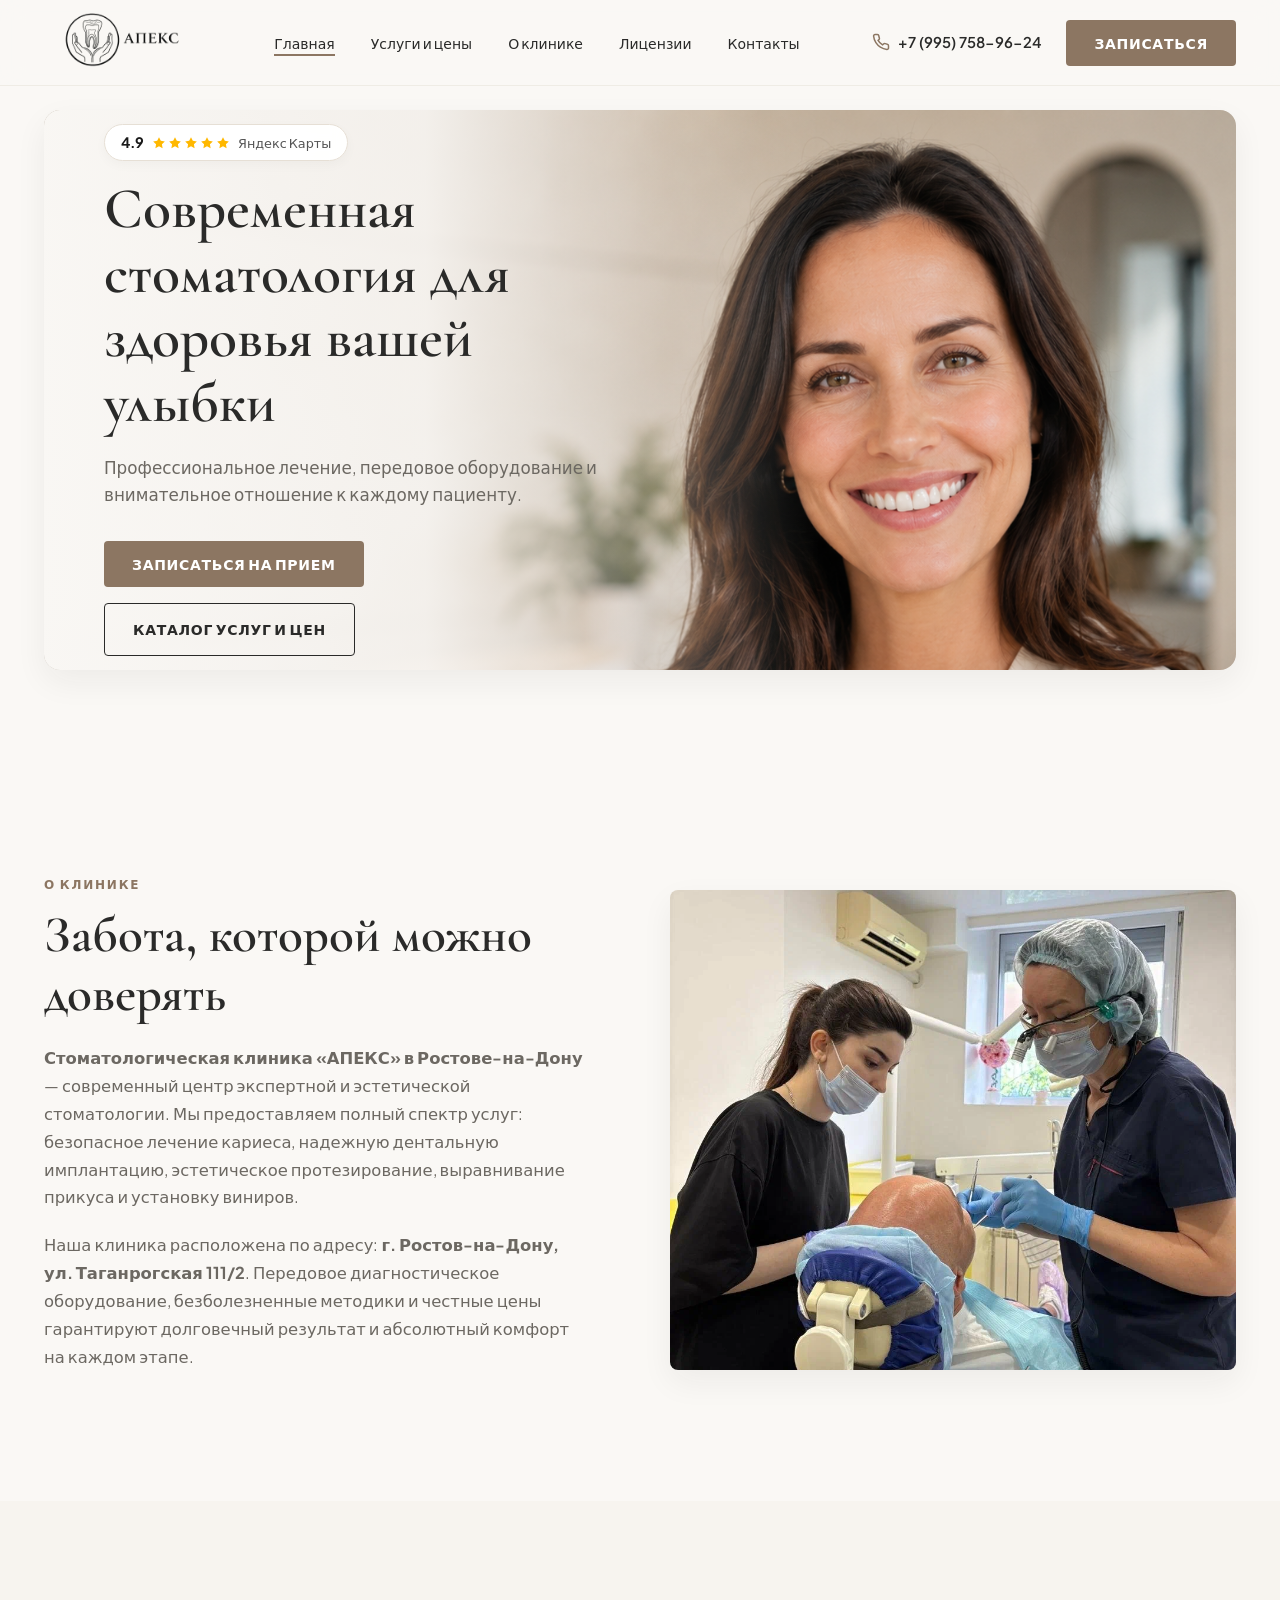
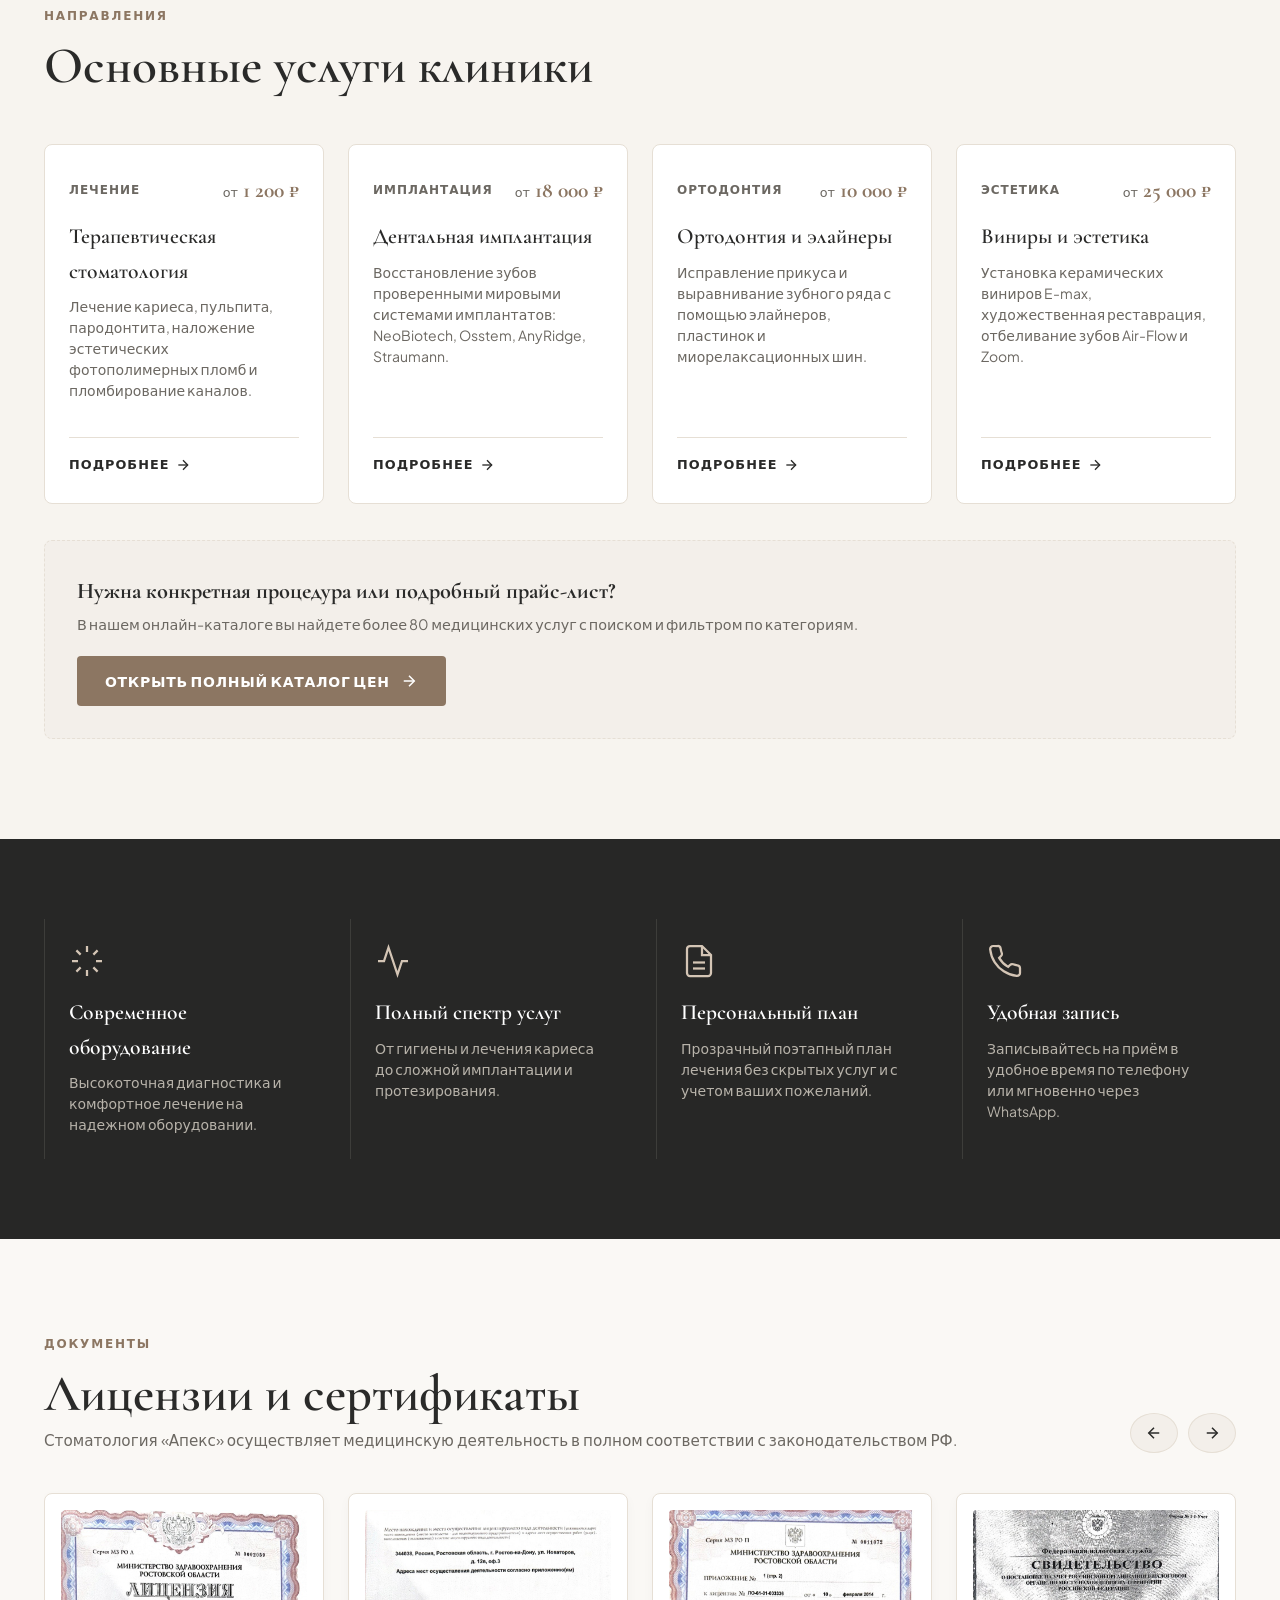
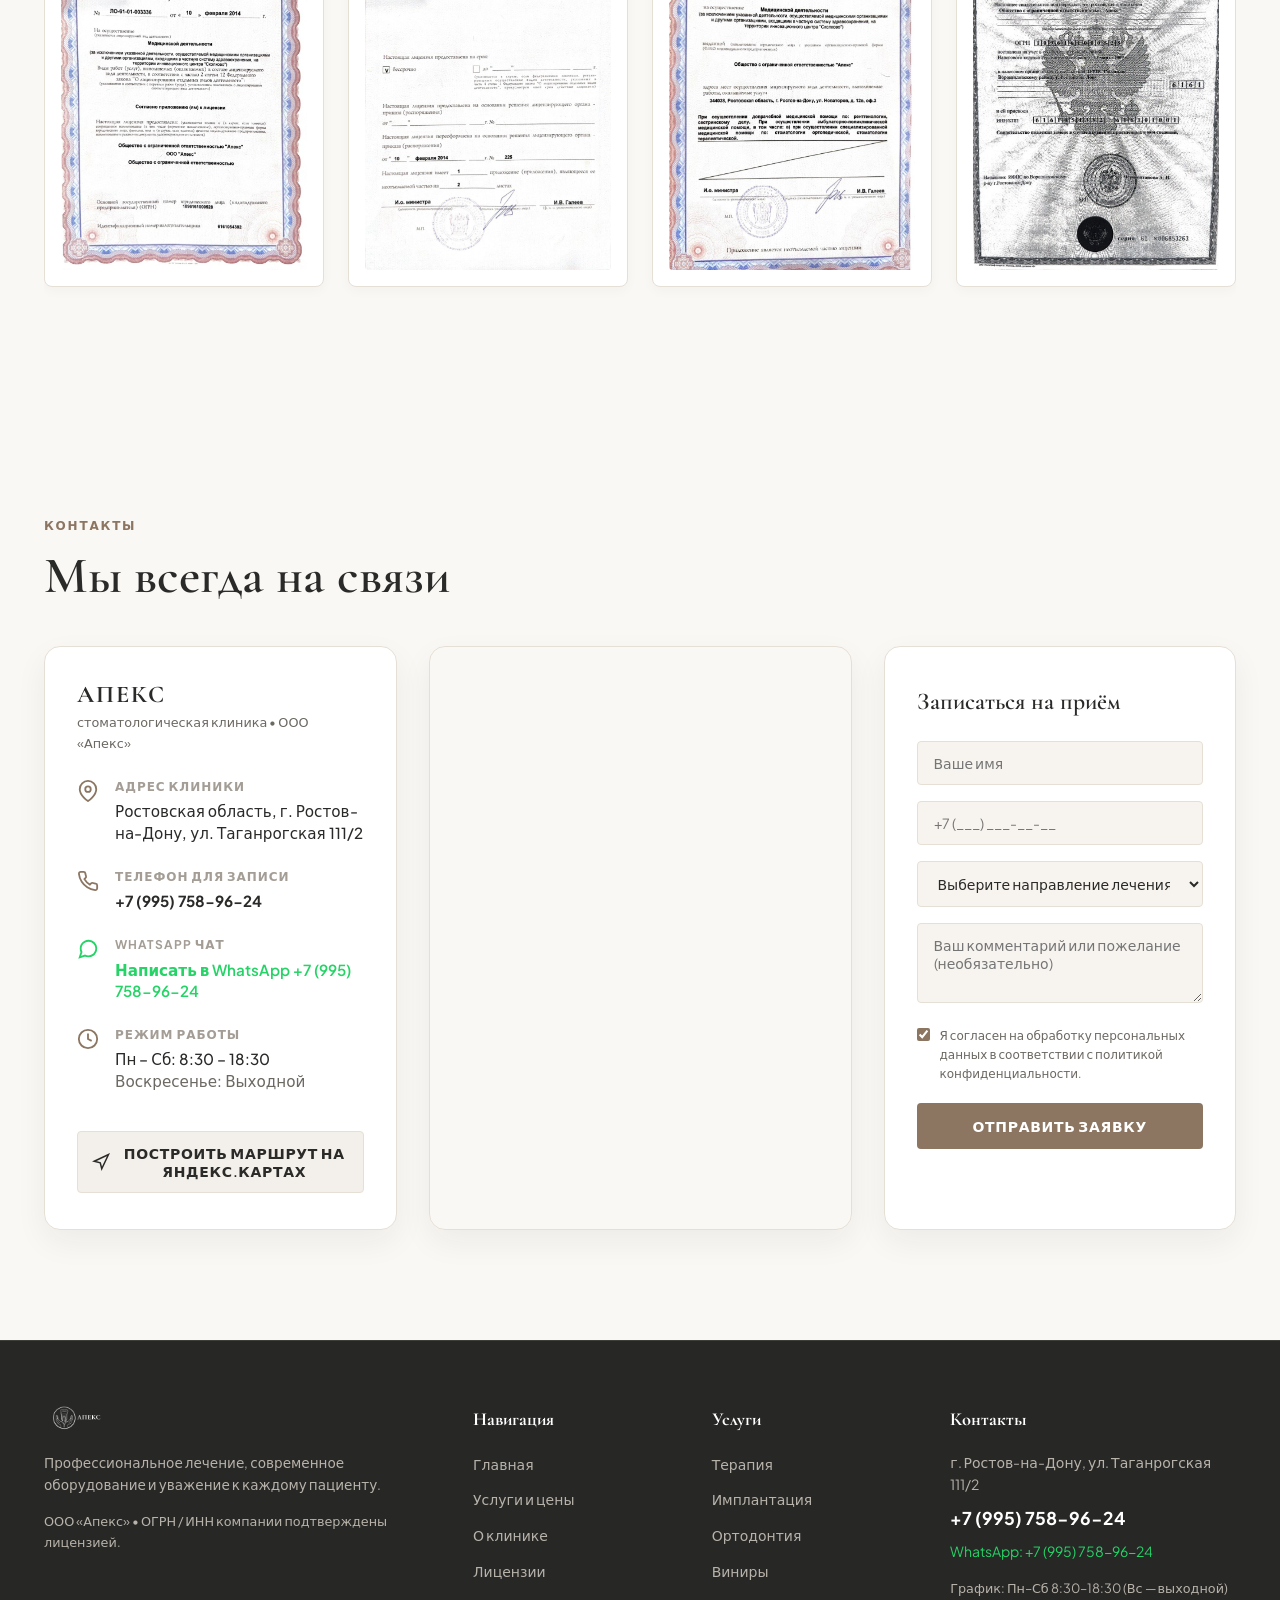
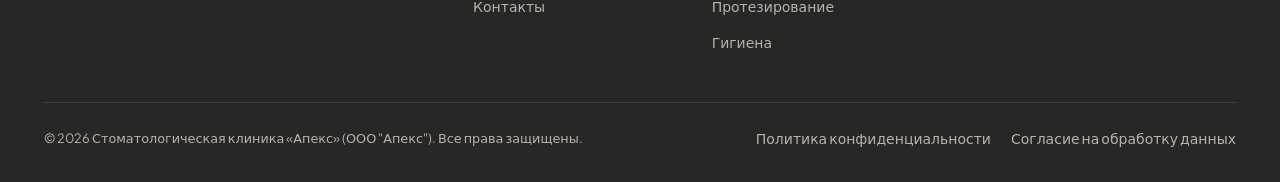
==== commit 2025bcf5: "fix(mobile): optimize contacts section layout and remove rating icon" ====
--- a/index.html
+++ b/index.html
@@ -123,7 +123,6 @@
           <div class="hero-overlay">
             <div class="hero-content">
               <a href="https://yandex.com/maps/-/CTrMfEM5" target="_blank" rel="noopener" class="yandex-rating-badge">
-                <svg width="18" height="18" viewBox="0 0 24 24" fill="none"><circle cx="12" cy="12" r="10" fill="#FC3F1D"/><path d="M13.8 6.5h-1.5c-1.5 0-2.3.8-2.3 2.1 0 1.5 1 2.2 2.2 3.1l.7.5-2.9 5.3h1.8l2.6-4.9-.7-.5c-1.1-.8-1.7-1.3-1.7-2.3 0-.8.5-1.3 1.3-1.3h.5v-2z" fill="#FFF"/></svg>
                 <span style="font-weight: 700; font-size: 0.9rem; color: #1A1A1A;">4.9</span>
                 <div style="display: flex; gap: 2px; color: #FFB800;">
                   <svg width="14" height="14" viewBox="0 0 24 24" fill="currentColor"><polygon points="12 2 15.09 8.26 22 9.27 17 14.14 18.18 21.02 12 17.77 5.82 21.02 7 14.14 2 9.27 8.91 8.26 12 2"/></svg>
@@ -425,8 +424,8 @@
             </div>
 
             <div style="margin-top: auto; padding-top: 16px;">
-              <a href="https://yandex.com/maps/-/CTrMfEM5" target="_blank" rel="noopener" class="btn btn-cream" style="width: 100%;">
-                <svg width="18" height="18" viewBox="0 0 24 24" fill="none" stroke="currentColor" stroke-width="2"><polygon points="3 11 22 2 13 21 11 13 3 11"/></svg>
+              <a href="https://yandex.com/maps/-/CTrMfEM5" target="_blank" rel="noopener" class="btn btn-cream" style="width: 100%; white-space: normal; text-align: center; padding: 12px 14px; line-height: 1.3;">
+                <svg width="18" height="18" viewBox="0 0 24 24" fill="none" stroke="currentColor" stroke-width="2" style="flex-shrink: 0;"><polygon points="3 11 22 2 13 21 11 13 3 11"/></svg>
                 <span>Построить маршрут на Яндекс.Картах</span>
               </a>
             </div>
@@ -434,7 +433,7 @@
 
           <!-- Interactive Map -->
           <div class="map-container">
-            <iframe class="map-iframe" src="https://yandex.ru/map-widget/v1/org/apeks/4058960481/?ll=39.670324%2C47.263845&z=16.4" allowfullscreen="true" title="Карта расположения стоматологической клиники Апекс"></iframe>
+            <iframe class="map-iframe" src="https://yandex.ru/map-widget/v1/org/apeks/4058960481/?ll=39.670324%2C47.263845&z=16.4" allowfullscreen="true" loading="lazy" title="Карта расположения стоматологической клиники Апекс"></iframe>
           </div>
 
           <!-- Quick Appointment Form -->
--- a/css/style.css
+++ b/css/style.css
@@ -58,6 +58,15 @@
   scroll-behavior: smooth;
   font-size: 16px;
   -webkit-text-size-adjust: 100%;
+  overflow-x: hidden;
+  width: 100%;
+  max-width: 100%;
+}
+
+section[id],
+div[id],
+.contacts-section {
+  scroll-margin-top: 150px !important;
 }
 
 body {
@@ -67,6 +76,8 @@
   line-height: 1.6;
   font-weight: 400;
   overflow-x: hidden;
+  width: 100%;
+  max-width: 100%;
   -webkit-font-smoothing: antialiased;
 }
 
@@ -1058,6 +1069,7 @@
 .contacts-section {
   padding: 110px 0;
   background-color: var(--bg-main);
+  scroll-margin-top: calc(var(--header-height) + 24px);
 }
 
 .contacts-layout {
@@ -1065,6 +1077,8 @@
   grid-template-columns: 1fr 1.2fr 1fr;
   gap: 32px;
   align-items: stretch;
+  min-width: 0;
+  width: 100%;
 }
 
 .contacts-info-card,
@@ -1076,6 +1090,9 @@
   box-shadow: var(--shadow-md);
   display: flex;
   flex-direction: column;
+  min-width: 0;
+  width: 100%;
+  box-sizing: border-box;
 }
 
 .contact-item {
@@ -1083,6 +1100,7 @@
   align-items: flex-start;
   gap: 16px;
   margin-bottom: 24px;
+  min-width: 0;
 }
 
 .contact-icon {
@@ -1107,6 +1125,8 @@
   font-weight: 500;
   color: var(--text-main);
   line-height: 1.4;
+  word-break: break-word;
+  overflow-wrap: anywhere;
 }
 
 .contact-val a:hover {
@@ -1120,6 +1140,9 @@
   box-shadow: var(--shadow-md);
   min-height: 420px;
   height: 100%;
+  min-width: 0;
+  width: 100%;
+  box-sizing: border-box;
 }
 
 .map-iframe {
@@ -1598,6 +1621,16 @@
     --header-height: 76px;
   }
 
+  .container {
+    padding: 0 20px;
+    width: 100%;
+    max-width: 100%;
+  }
+
+  .header-actions .btn-primary {
+    display: none !important;
+  }
+
   .header-phone span {
     display: none;
   }
@@ -1609,14 +1642,14 @@
   }
 
   .logo-img {
-    height: 54px;
-    margin-top: 0;
-    margin-bottom: 0;
+    height: 48px;
+    margin: 0;
   }
 
   .hero-banner {
-    min-height: 460px;
+    min-height: 500px;
     border-radius: var(--radius-md);
+    width: 100%;
   }
 
   .hero-content {
@@ -1646,36 +1679,39 @@
 
   .container {
     padding: 0 16px;
+    width: 100%;
+    max-width: 100%;
   }
 
   .header-actions {
     gap: 12px;
   }
 
-  .header-actions .btn-primary {
-    display: none !important;
-  }
-
   .logo-img {
-    height: 42px;
-    max-width: 160px;
-    margin: 0;
+    height: 84px !important;
+    max-width: 250px !important;
+    margin-top: -8px;
+    margin-bottom: -8px;
   }
 
   .hero {
     padding-top: var(--header-height);
     padding-bottom: 24px;
+    width: 100%;
+    overflow: hidden;
   }
 
   .hero .container {
     padding: 0;
+    width: 100%;
+    max-width: 100%;
   }
 
   .hero-banner {
     position: relative;
     width: 100%;
-    height: 680px;
-    min-height: 680px;
+    height: min(680px, 85vh);
+    min-height: 520px;
     border-radius: 0;
     overflow: hidden;
     background: none;
@@ -1715,15 +1751,15 @@
   }
 
   .hero-content {
-    position: relative;
-    z-index: 2;
+    position: static;
     pointer-events: auto;
+    width: 100%;
     max-width: 100%;
     padding: 0;
   }
 
   .hero-title {
-    font-size: 1.7rem;
+    font-size: clamp(1.45rem, 5.5vw, 1.85rem);
     line-height: 1.2;
     margin-bottom: 10px;
     color: #FFFFFF;
@@ -1731,7 +1767,7 @@
   }
 
   .hero-subtitle {
-    font-size: 0.925rem;
+    font-size: clamp(0.85rem, 3.2vw, 0.95rem);
     line-height: 1.5;
     margin-bottom: 20px;
     color: rgba(255, 255, 255, 0.95);
@@ -1757,10 +1793,14 @@
     backdrop-filter: blur(4px);
   }
 
-  .yandex-rating-badge {
+  .hero-banner .yandex-rating-badge {
+    position: absolute !important;
+    top: 16px !important;
+    left: 16px !important;
+    z-index: 30 !important;
     padding: 6px 14px;
     font-size: 0.85rem;
-    margin-bottom: 14px;
+    margin-bottom: 0;
     background-color: rgba(255, 255, 255, 0.95);
     backdrop-filter: blur(8px);
     box-shadow: 0 4px 12px rgba(0, 0, 0, 0.2);
@@ -1771,7 +1811,29 @@
   .licenses-section,
   .contacts-section,
   .dark-advantages-section {
-    padding: 52px 0;
+    padding: 48px 0;
+    scroll-margin-top: 140px;
+  }
+
+  .contacts-layout {
+    grid-template-columns: 1fr;
+    gap: 20px;
+    width: 100%;
+  }
+
+  .contacts-info-card,
+  .booking-form-card {
+    padding: 24px 20px;
+    border-radius: var(--radius-md);
+    width: 100%;
+    box-sizing: border-box;
+  }
+
+  .map-container {
+    height: 340px;
+    min-height: 300px;
+    border-radius: var(--radius-md);
+    width: 100%;
   }
 
   .section-title {
@@ -1861,8 +1923,38 @@
     font-size: 1.55rem;
   }
 
+  .contacts-section {
+    padding: 36px 0;
+  }
+
+  .contacts-info-card,
+  .booking-form-card {
+    padding: 20px 16px;
+  }
+
+  .contact-item {
+    gap: 12px;
+    margin-bottom: 18px;
+  }
+
+  .contact-icon {
+    width: 20px;
+    height: 20px;
+    margin-top: 2px;
+  }
+
+  .contact-label {
+    font-size: 0.7rem;
+    margin-bottom: 2px;
+  }
+
+  .contact-val {
+    font-size: 0.88rem;
+  }
+
   .map-container {
     height: 280px;
-  }
-}
-
+    min-height: 260px;
+  }
+}
+
